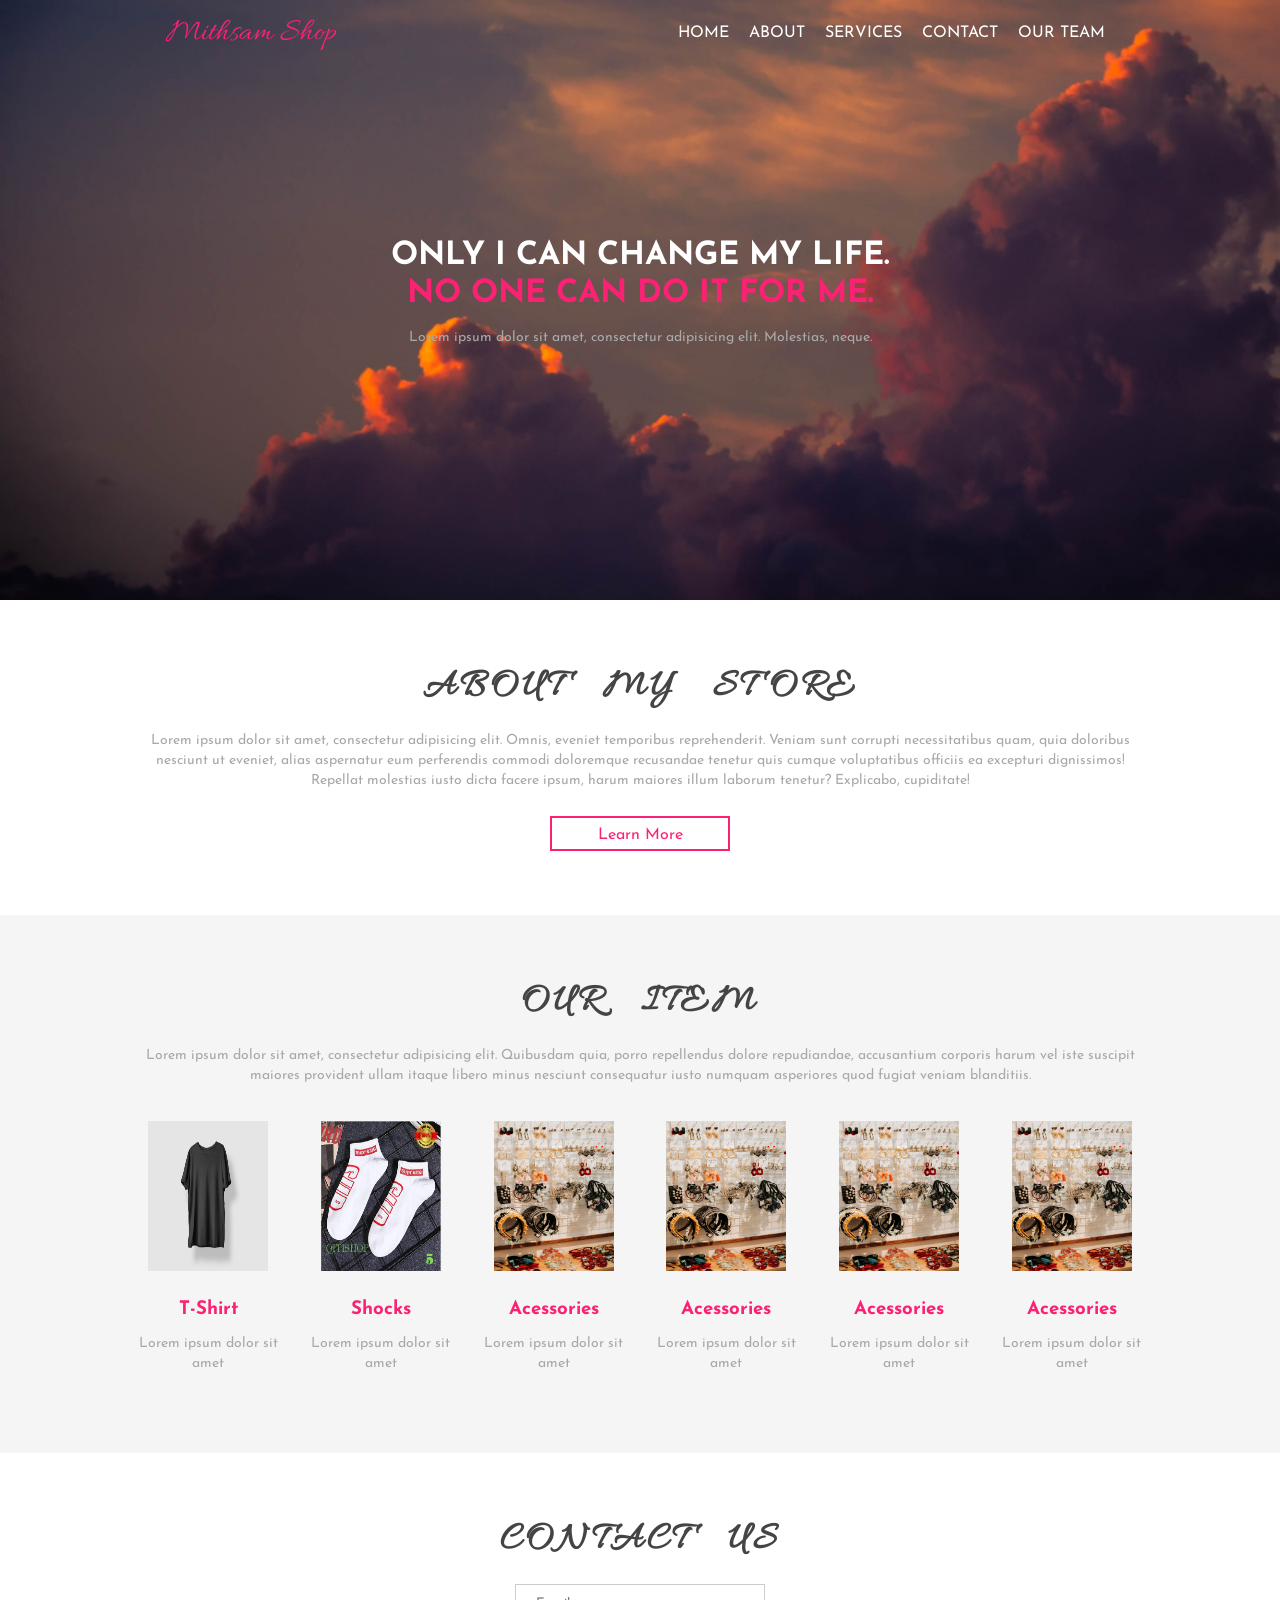
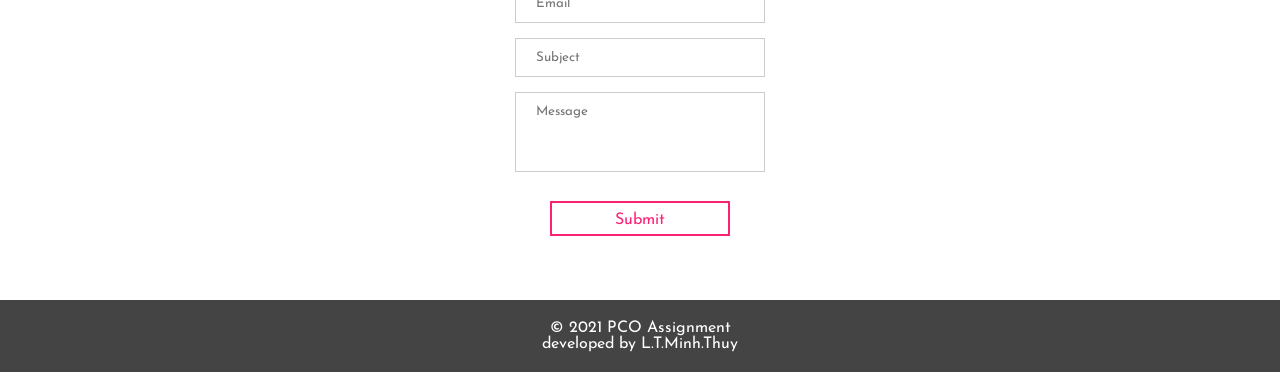
==== index.html @ f52e740d "first commit" ====
<!DOCTYPE html>
<html lang="en">

<head>
    <meta charset="UTF-8">
    <meta name="viewport" content="width=device-width, initial-scale=1.0" />
    <title>My Fashion Store</title>
    <link rel="icon" href="./img/3.jpg">
    <link rel="stylesheet" href="mystyle.css">
    <link rel="stylesheet" href="responsive.css">
</head>

<body>

    <div class="main_container" id="home">

        <div class="navbar">
            <div class="logo">
                <a href="#">Mithsam Shop</a>
            </div>
            <div class="navbar_items">
                <ul>
                    <li><a class="navbar_item_text" href="#">home</a></li>
                    <li><a class="navbar_item_text" href="#about">about</a></li>
                    <li><a class="navbar_item_text" href="#services">services</a></li>
                    <li><a class="navbar_item_text" href="#contactus">contact</a></li>
                    <li><a class="navbar_item_text" href="#ourteam">our team</a></li>
                </ul>
            </div>
        </div>

        <div class="banner_image">
            <div class="banner_content">
                <h1>Only I can change my life.<br> <span>No one can do it for me.<span></h1>
                <p>Lorem ipsum dolor sit amet, consectetur adipisicing elit. Molestias, neque.</p>
            </div>
        </div>

        <div class="about" id="about">
            <h1 class="title">About My Store</h1>
            <p>Lorem ipsum dolor sit amet, consectetur adipisicing elit. Omnis, eveniet temporibus reprehenderit. Veniam
                sunt corrupti necessitatibus quam, quia doloribus nesciunt ut eveniet, alias aspernatur eum perferendis
                commodi doloremque recusandae tenetur quis cumque voluptatibus officiis ea excepturi dignissimos!
                Repellat molestias iusto dicta facere ipsum, harum maiores illum laborum tenetur? Explicabo, cupiditate!
            </p>
            <div class="btn"><a href="#">Learn More</a></div>
        </div>

        <div class="services" id="services">
            <h1 class="title">our item</h1>
            <p>Lorem ipsum dolor sit amet, consectetur adipisicing elit. Quibusdam quia, porro repellendus dolore
                repudiandae, accusantium corporis harum vel iste suscipit maiores provident ullam itaque libero minus
                nesciunt consequatur iusto numquam asperiores quod fugiat veniam blanditiis.</p>
            <div class="diff_services">
                <div class="diff_services_item">
                    <img class="diff_services_item-img" src="img/black-t-shirt-front-isolated_125540-808.jpg"
                        alt="T-shirt_image">
                    <h3 class="sub_title">T-Shirt</h3>
                    <p>Lorem ipsum dolor sit amet</p>
                </div>
                <div class="diff_services_item">
                    <img class="diff_services_item-img" src="img/5ead341de3da5a2d689587160fda7eda.jpg"
                        alt="service_image">
                    <h3 class="sub_title">Shocks</h3>
                    <p>Lorem ipsum dolor sit amet</p>
                </div>
                <div class="diff_services_item">
                    <img class="diff_services_item-img" src="img/xu-accessories-store-550268.jpg" alt="service_image">
                    <h3 class="sub_title">Acessories</h3>
                    <p>Lorem ipsum dolor sit amet</p>
                </div>
                <div class="diff_services_item">
                    <img class="diff_services_item-img" src="img/xu-accessories-store-550268.jpg" alt="service_image">
                    <h3 class="sub_title">Acessories</h3>
                    <p>Lorem ipsum dolor sit amet</p>
                </div>
                <div class="diff_services_item">
                    <img class="diff_services_item-img" src="img/xu-accessories-store-550268.jpg" alt="service_image">
                    <h3 class="sub_title">Acessories</h3>
                    <p>Lorem ipsum dolor sit amet</p>
                </div>
                <div class="diff_services_item">
                    <img class="diff_services_item-img" src="img/xu-accessories-store-550268.jpg" alt="service_image">
                    <h3 class="sub_title">Acessories</h3>
                    <p>Lorem ipsum dolor sit amet</p>
                </div>
                


            </div>
        </div>
        <div class="contactus" id="contactus">
            <h1 class="title">contact us</h1>
            <div class="form_wrapper">
                <div class="form_input">
                    <input type="text" placeholder="Email">
                </div>
                <div class="form_input">
                    <input type="text" placeholder="Subject">
                </div>
                <div class="form_input">
                    <textarea placeholder="Message"></textarea>
                </div>
                <div class="btn">
                    <a href="#">Submit</a>
                </div>
            </div>
        </div>
        <div class="footer">
            <a href="#">© 2021 PCO Assignment</a>
            <div>
                <a href="#">developed by L.T.Minh.Thuy</a>
            </div>
        </div>
    </div>

</body>

</html>
---- mystyle.css ----
@import url('https://fonts.googleapis.com/css?family=Allura|Josefin+Sans');
@-webkit-keyframes mymove {
    50% {text-shadow: 10px 20px 30px blue;}
}

*{
	margin: 0;
	padding: 0;
	box-sizing: border-box;
	outline: none;
	list-style: none;
	text-decoration: none;
	font-family: 'Josefin Sans', sans-serif;
}

h1.title{
	margin-bottom: 20px;
	color: #444444;
	font-family: 'Allura', cursive;
	text-transform: uppercase;
	font-size: 38px;
	word-spacing: 25px;
	letter-spacing: 5px;
    animation: mymove 5s infinite ;
}

p{
	margin-bottom: 15px;
	font-size: 14px;
	line-height: 20px;
	color: #a9a9a9;
}

.btn a {
    width: 180px;
    height: 35px;
    line-height: 35px;
    border: 2px solid #fb2274;
    color: #fb2274;
    display: block;
    margin: 25px auto 0;
    text-align: center;
}
.btn a:hover{
    color: rgba(30, 27, 27, 0.7);
    cursor: pointer;
    background-color: #a9a9a9;
}

.main_container{
	position: relative;
}

/* Navigation Bar */
.navbar{
	width: 100%;
	height: 65px;
	position: absolute;
	display: flex;
	justify-content: space-around;
	align-items: center;
    list-style-type: none;
}

.logo a{
	font-family: 'Allura', cursive;
	font-size: 32px;
	color: #fb2274;
    animation: mymove 5s infinite ;
}
.logo a:hover{
    color: rgba(255, 255, 255, 0.7);
    cursor: pointer;
}

.navbar_items ul{
	display: flex;
}

.navbar_items ul li{
	margin: 0 10px;
}

.navbar_items ul li a{
	text-transform: uppercase;
	color: #fff;
}
.navbar_item_text:hover{
    color: rgba(30, 27, 27, 0.7);
    cursor: pointer;
}

/* banner_image */
.banner_image{
	background: url('img/bg.jpg') no-repeat top center;
	background-size: cover;
	width: 100%;
	height: 600px;
	display: flex;
	justify-content: center;
	align-items: center;
}

.banner_content{
	text-align: center;
	color: #fff;
}

.banner_content h1{
	text-transform: uppercase;
	line-height: 38px;
	margin-bottom: 15px;
    animation: mymove 5s infinite ;
}

.banner_content h1 span{
	color: #fb2274;
}


/* About */
.about,
.services,
.contactus,
.ouritem{
	text-align: center;
	padding: 5% 10%;
}

/* Services */
.services{
	background: #f5f5f5;
}

.diff_services {
    margin-top: 35px;
    display: flex;
    justify-content: space-between;
}
.diff_services_item {
    width: 15.6666%;
}

.diff_services_item img {
    margin-bottom: 25px;
}
.diff_services_item-img {
    width: 120px;
    height: 150px;
    object-fit: inherit;
    transition: right linear 0.2s;
    right: 0;
    
}
.diff_services_item-img:hover{
    right: -4px;
    cursor: pointer;
}

.diff_services .diff_services_item h3 {
    color: #fb2274;
    margin-bottom: 15px;
}

/* Contact us */
.form_wrapper .form_input{
	margin-bottom: 15px;
}

.form_wrapper .form_input input[type="text"]{
	width: 250px;
	padding: 12px 20px; 
	border: 1px solid #ccc;
}

.form_wrapper .form_input textarea{
	width: 250px;
	padding: 12px 20px; 
	height: 80px;
	resize: none;
	border: 1px solid  #ccc;
}
/* our team */
.ouritem{
	background: #f5f5f5;
}

.ouritem_wrapper{
	display: flex;
	flex-direction: column;
}

.ouritem_wrapper .team{
	display: flex;
	justify-content: space-between;
}

.ouritem_wrapper .team-1.team{
	margin-bottom: 25px;
}

.ouritem_wrapper .team_members{
	width: 30%;
	height: auto;
	cursor: pointer;
	overflow: hidden;
	position: relative;
}

.ouritem_wrapper .team_members img{
	display: block;
	width: 100%;
	height: auto;
	transition: all 0.5s ease;
}

.ouritem_wrapper .team_members:hover img{
	transform: scale(1.1);
}

/* footer */
.footer{
	width: 100%;
	text-align: center;
	background: #444444;
	padding: 20px 0;
}

.footer a{
	color: #fff;
}






/* arrow */
.arrow{
	position: fixed;
	bottom: 25px;
	right: 25px;
	width: 40px;
	height: 40px;
	line-height: 50px;
	text-align: center;
	cursor: pointer;
	background: #fb2274;
	border-radius: 50%;
	display: none;
}

.arrow img{
	width: 20px;
	height: 20px;
	z-index: 1;
}
---- responsive.css ----
@media (max-width: 720px){
    
	.navbar{
		height: auto;
		flex-direction: column;
        width: 100%;
	}

	.logo{
		margin-bottom: 25px;
	}

	.navbar_items ul{
		flex-direction: column;
		text-align: center;
	}

	.navbar_items ul li{
		margin-bottom:5px;
	}

	.banner_content{
		margin-top: 35px;
	}
    .diff_services{
        display: flex;
        flex-direction: column;

    }
    .diff_services_item{
        margin: 0 15px;
        width: 100%;
    }

}
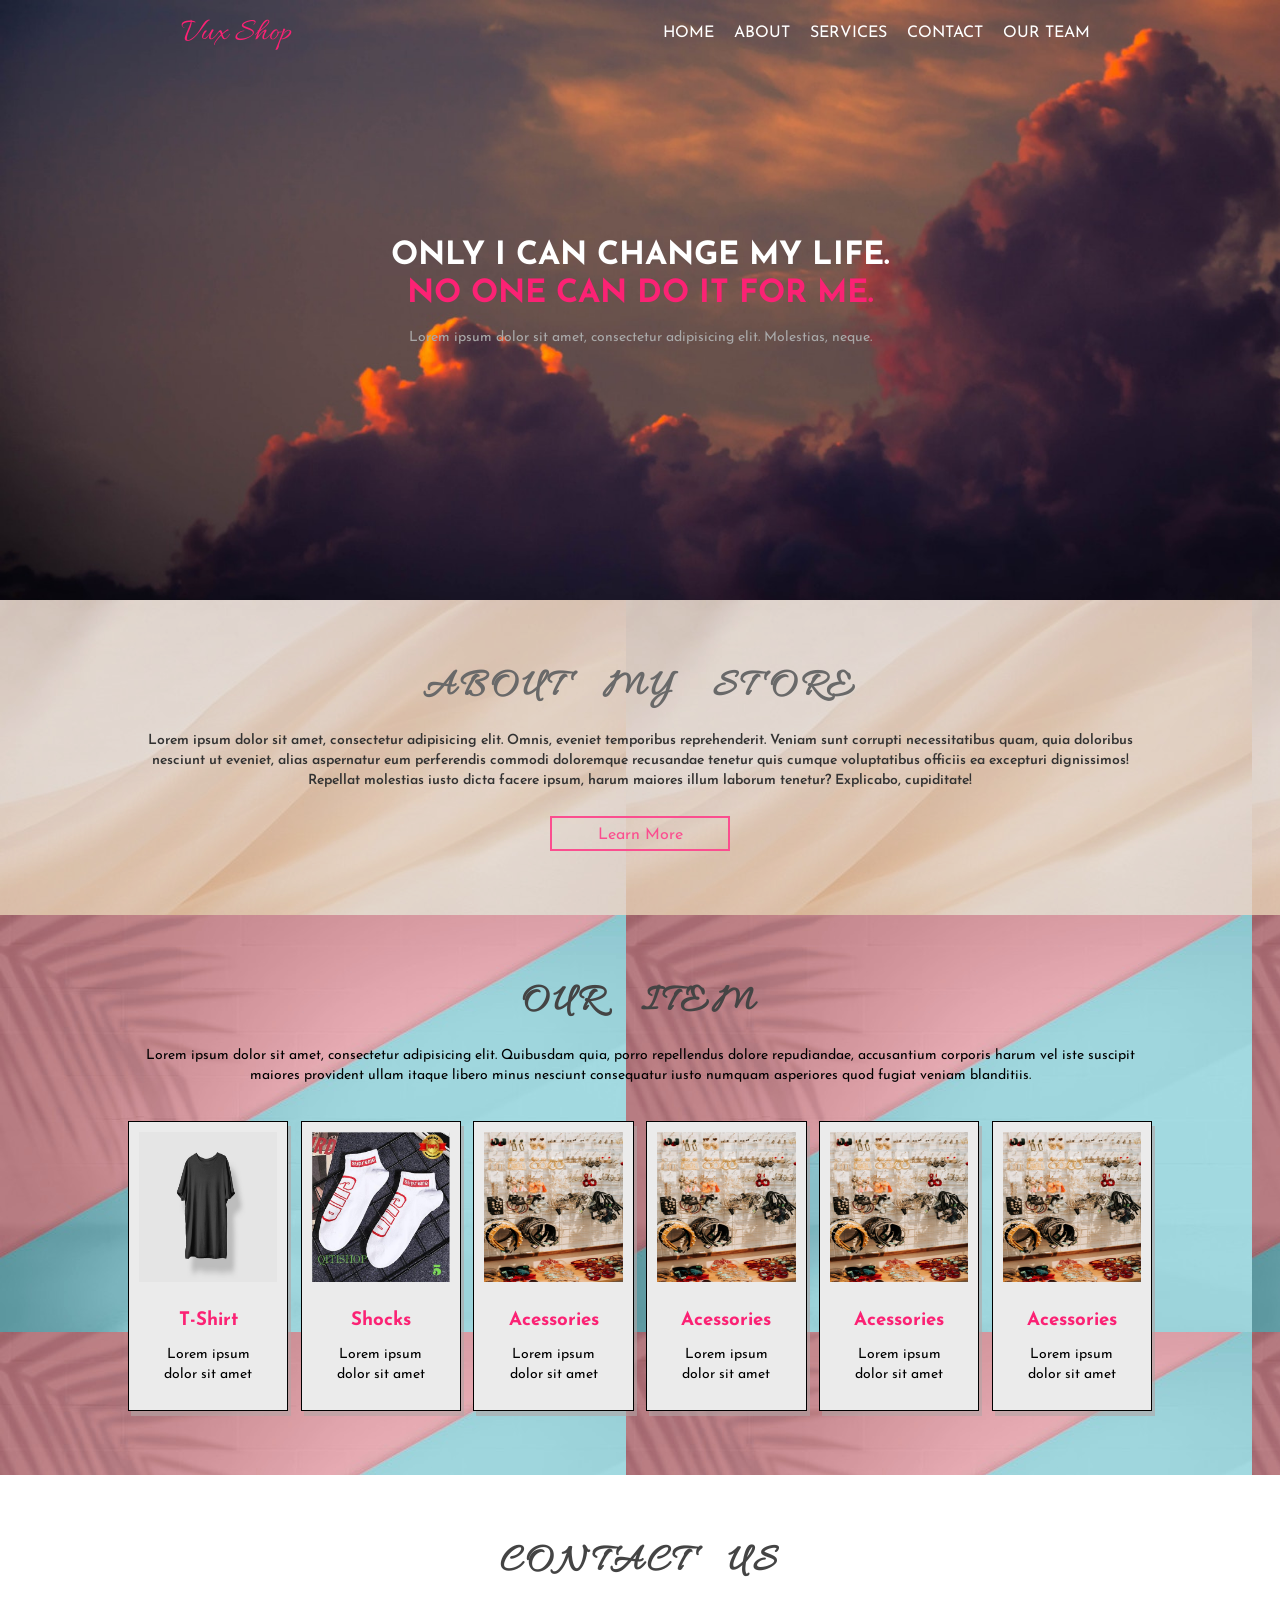
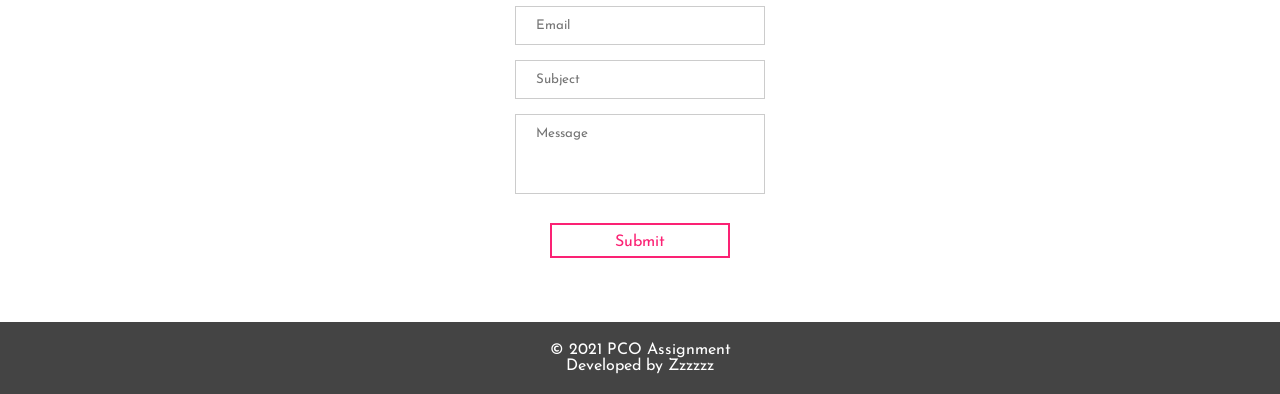
==== commit b82b73be: "commit" ====
--- a/index.html
+++ b/index.html
@@ -16,7 +16,7 @@
 
         <div class="navbar">
             <div class="logo">
-                <a href="#">Mithsam Shop</a>
+                <a href="#">Vux Shop</a>
             </div>
             <div class="navbar_items">
                 <ul>
@@ -109,7 +109,7 @@
         <div class="footer">
             <a href="#">© 2021 PCO Assignment</a>
             <div>
-                <a href="#">developed by L.T.Minh.Thuy</a>
+                <a href="#">Developed by Zzzzzz </a>
             </div>
         </div>
     </div>
--- a/mystyle.css
+++ b/mystyle.css
@@ -1,258 +1,272 @@
-
-@import url('https://fonts.googleapis.com/css?family=Allura|Josefin+Sans');
+@import url("https://fonts.googleapis.com/css?family=Allura|Josefin+Sans");
 @-webkit-keyframes mymove {
-    50% {text-shadow: 10px 20px 30px blue;}
-}
-
-*{
-	margin: 0;
-	padding: 0;
-	box-sizing: border-box;
-	outline: none;
-	list-style: none;
-	text-decoration: none;
-	font-family: 'Josefin Sans', sans-serif;
-}
-
-h1.title{
-	margin-bottom: 20px;
-	color: #444444;
-	font-family: 'Allura', cursive;
-	text-transform: uppercase;
-	font-size: 38px;
-	word-spacing: 25px;
-	letter-spacing: 5px;
-    animation: mymove 5s infinite ;
-}
-
-p{
-	margin-bottom: 15px;
-	font-size: 14px;
-	line-height: 20px;
-	color: #a9a9a9;
+  50% {
+    text-shadow: 10px 20px 30px blue;
+  }
+}
+
+* {
+  margin: 0;
+  padding: 0;
+  box-sizing: border-box;
+  outline: none;
+  list-style: none;
+  text-decoration: none;
+  font-family: "Josefin Sans", sans-serif;
+}
+
+h1.title {
+  margin-bottom: 20px;
+  color: #444444;
+  font-family: "Allura", cursive;
+  text-transform: uppercase;
+  font-size: 38px;
+  word-spacing: 25px;
+  letter-spacing: 5px;
+  animation: mymove 5s infinite;
+}
+
+p {
+  margin: 15px;
+  font-size: 14px;
+  line-height: 20px;
+  color: #a9a9a9;
 }
 
 .btn a {
-    width: 180px;
-    height: 35px;
-    line-height: 35px;
-    border: 2px solid #fb2274;
-    color: #fb2274;
-    display: block;
-    margin: 25px auto 0;
-    text-align: center;
-}
-.btn a:hover{
-    color: rgba(30, 27, 27, 0.7);
-    cursor: pointer;
-    background-color: #a9a9a9;
-}
-
-.main_container{
-	position: relative;
+  width: 180px;
+  height: 35px;
+  line-height: 35px;
+  border: 2px solid #fb2274;
+  color: #fb2274;
+  display: block;
+  margin: 25px auto 0;
+  text-align: center;
+}
+
+.btn a:hover {
+  color: rgba(30, 27, 27, 0.7);
+  cursor: pointer;
+  background-color: #a9a9a9;
+}
+
+.main_container {
+  position: relative;
 }
 
 /* Navigation Bar */
-.navbar{
-	width: 100%;
-	height: 65px;
-	position: absolute;
-	display: flex;
-	justify-content: space-around;
-	align-items: center;
-    list-style-type: none;
-}
-
-.logo a{
-	font-family: 'Allura', cursive;
-	font-size: 32px;
-	color: #fb2274;
-    animation: mymove 5s infinite ;
-}
-.logo a:hover{
-    color: rgba(255, 255, 255, 0.7);
-    cursor: pointer;
-}
-
-.navbar_items ul{
-	display: flex;
-}
-
-.navbar_items ul li{
-	margin: 0 10px;
-}
-
-.navbar_items ul li a{
-	text-transform: uppercase;
-	color: #fff;
-}
-.navbar_item_text:hover{
-    color: rgba(30, 27, 27, 0.7);
-    cursor: pointer;
+.navbar {
+  width: 100%;
+  height: 65px;
+  position: absolute;
+  display: flex;
+  justify-content: space-around;
+  align-items: center;
+  list-style-type: none;
+}
+
+.logo a {
+  font-family: "Allura", cursive;
+  font-size: 32px;
+  color: #fb2274;
+  animation: mymove 5s infinite;
+}
+.logo a:hover {
+  color: rgba(255, 255, 255, 0.7);
+  cursor: pointer;
+}
+
+.navbar_items ul {
+  display: flex;
+}
+
+.navbar_items ul li {
+  margin: 0 10px;
+}
+
+.navbar_items ul li a {
+  text-transform: uppercase;
+  color: #fff;
+}
+.navbar_item_text:hover {
+  color: rgba(30, 27, 27, 0.7);
+  cursor: pointer;
 }
 
 /* banner_image */
-.banner_image{
-	background: url('img/bg.jpg') no-repeat top center;
-	background-size: cover;
-	width: 100%;
-	height: 600px;
-	display: flex;
-	justify-content: center;
-	align-items: center;
-}
-
-.banner_content{
-	text-align: center;
-	color: #fff;
-}
-
-.banner_content h1{
-	text-transform: uppercase;
-	line-height: 38px;
-	margin-bottom: 15px;
-    animation: mymove 5s infinite ;
-}
-
-.banner_content h1 span{
-	color: #fb2274;
-}
-
+.banner_image {
+  background: url("img/bg.jpg") no-repeat top center;
+  background-size: cover;
+  width: 100%;
+  height: 600px;
+  display: flex;
+  justify-content: center;
+  align-items: center;
+}
+
+.banner_content {
+  text-align: center;
+  color: #fff;
+}
+
+.banner_content h1 {
+  text-transform: uppercase;
+  line-height: 38px;
+  margin-bottom: 15px;
+  animation: mymove 5s infinite;
+}
+
+.banner_content h1 span {
+  color: #fb2274;
+}
 
 /* About */
 .about,
 .services,
 .contactus,
-.ouritem{
-	text-align: center;
-	padding: 5% 10%;
-}
-
+.ouritem {
+  text-align: center;
+  padding: 5% 10%;
+}
+.about {
+  background-image: url(./img/silk-fabric-organza-is-light-beige_133187-33.jpg);
+  opacity: 0.8;
+}
+.about p {
+  color: #000000;
+  font-weight: 600;
+}
 /* Services */
-.services{
-	background: #f5f5f5;
-}
-
+.services {
+  background: url(./img/tropical-product-background_53876-89491.jpg);
+}
+.services p {
+  color: #000000;
+}
 .diff_services {
-    margin-top: 35px;
-    display: flex;
-    justify-content: space-between;
+  margin-top: 35px;
+  display: flex;
+  justify-content: space-between;
 }
 .diff_services_item {
-    width: 15.6666%;
-}
-
+  width: 15.6666%;
+  background-color: rgb(235, 235, 235);
+  border: 0.5px solid;
+  padding: 10px;
+  box-shadow: 3px 5px rgb(179, 166, 166, 0.6);
+}
+.diff_services_item:hover {
+  transform: translateY(-6px);
+  box-shadow: 0 1px 25px 0 rgba(0, 0, 0, 0.1);
+  cursor: pointer;
+  opacity: 0.7;
+}
 .diff_services_item img {
-    margin-bottom: 25px;
+  margin-bottom: 25px;
+  width: 100%;
 }
 .diff_services_item-img {
-    width: 120px;
-    height: 150px;
-    object-fit: inherit;
-    transition: right linear 0.2s;
-    right: 0;
-    
-}
-.diff_services_item-img:hover{
-    right: -4px;
-    cursor: pointer;
+  width: 120px;
+  height: 150px;
+  object-fit: inherit;
+  transition: right linear 0.2s;
+  right: 0;
+}
+.diff_services_item-img:hover {
+  right: -4px;
+  cursor: pointer;
 }
 
 .diff_services .diff_services_item h3 {
-    color: #fb2274;
-    margin-bottom: 15px;
+  color: #fb2274;
+  margin-bottom: 15px;
 }
 
 /* Contact us */
-.form_wrapper .form_input{
-	margin-bottom: 15px;
-}
-
-.form_wrapper .form_input input[type="text"]{
-	width: 250px;
-	padding: 12px 20px; 
-	border: 1px solid #ccc;
-}
-
-.form_wrapper .form_input textarea{
-	width: 250px;
-	padding: 12px 20px; 
-	height: 80px;
-	resize: none;
-	border: 1px solid  #ccc;
+.form_wrapper .form_input {
+  margin-bottom: 15px;
+}
+
+.form_wrapper .form_input input[type="text"] {
+  width: 250px;
+  padding: 12px 20px;
+  border: 1px solid #ccc;
+}
+
+.form_wrapper .form_input textarea {
+  width: 250px;
+  padding: 12px 20px;
+  height: 80px;
+  resize: none;
+  border: 1px solid #ccc;
 }
 /* our team */
-.ouritem{
-	background: #f5f5f5;
-}
-
-.ouritem_wrapper{
-	display: flex;
-	flex-direction: column;
-}
-
-.ouritem_wrapper .team{
-	display: flex;
-	justify-content: space-between;
-}
-
-.ouritem_wrapper .team-1.team{
-	margin-bottom: 25px;
-}
-
-.ouritem_wrapper .team_members{
-	width: 30%;
-	height: auto;
-	cursor: pointer;
-	overflow: hidden;
-	position: relative;
-}
-
-.ouritem_wrapper .team_members img{
-	display: block;
-	width: 100%;
-	height: auto;
-	transition: all 0.5s ease;
-}
-
-.ouritem_wrapper .team_members:hover img{
-	transform: scale(1.1);
+.ouritem {
+  background: #f5f5f5;
+}
+
+.ouritem_wrapper {
+  display: flex;
+  flex-direction: column;
+}
+
+.ouritem_wrapper .team {
+  display: flex;
+  justify-content: space-between;
+}
+
+.ouritem_wrapper .team-1.team {
+  margin-bottom: 25px;
+}
+
+.ouritem_wrapper .team_members {
+  width: 30%;
+  height: auto;
+  cursor: pointer;
+  overflow: hidden;
+  position: relative;
+}
+
+.ouritem_wrapper .team_members img {
+  display: block;
+  width: 100%;
+  height: auto;
+  transition: all 0.5s ease;
+}
+
+.ouritem_wrapper .team_members:hover img {
+  transform: scale(1.1);
 }
 
 /* footer */
-.footer{
-	width: 100%;
-	text-align: center;
-	background: #444444;
-	padding: 20px 0;
-}
-
-.footer a{
-	color: #fff;
-}
-
-
-
-
-
+.footer {
+  width: 100%;
+  text-align: center;
+  background: #444444;
+  padding: 20px 0;
+}
+
+.footer a {
+  color: #fff;
+}
 
 /* arrow */
-.arrow{
-	position: fixed;
-	bottom: 25px;
-	right: 25px;
-	width: 40px;
-	height: 40px;
-	line-height: 50px;
-	text-align: center;
-	cursor: pointer;
-	background: #fb2274;
-	border-radius: 50%;
-	display: none;
-}
-
-.arrow img{
-	width: 20px;
-	height: 20px;
-	z-index: 1;
-}
+.arrow {
+  position: fixed;
+  bottom: 25px;
+  right: 25px;
+  width: 40px;
+  height: 40px;
+  line-height: 50px;
+  text-align: center;
+  cursor: pointer;
+  background: #fb2274;
+  border-radius: 50%;
+  display: none;
+}
+
+.arrow img {
+  width: 20px;
+  height: 20px;
+  z-index: 1;
+}
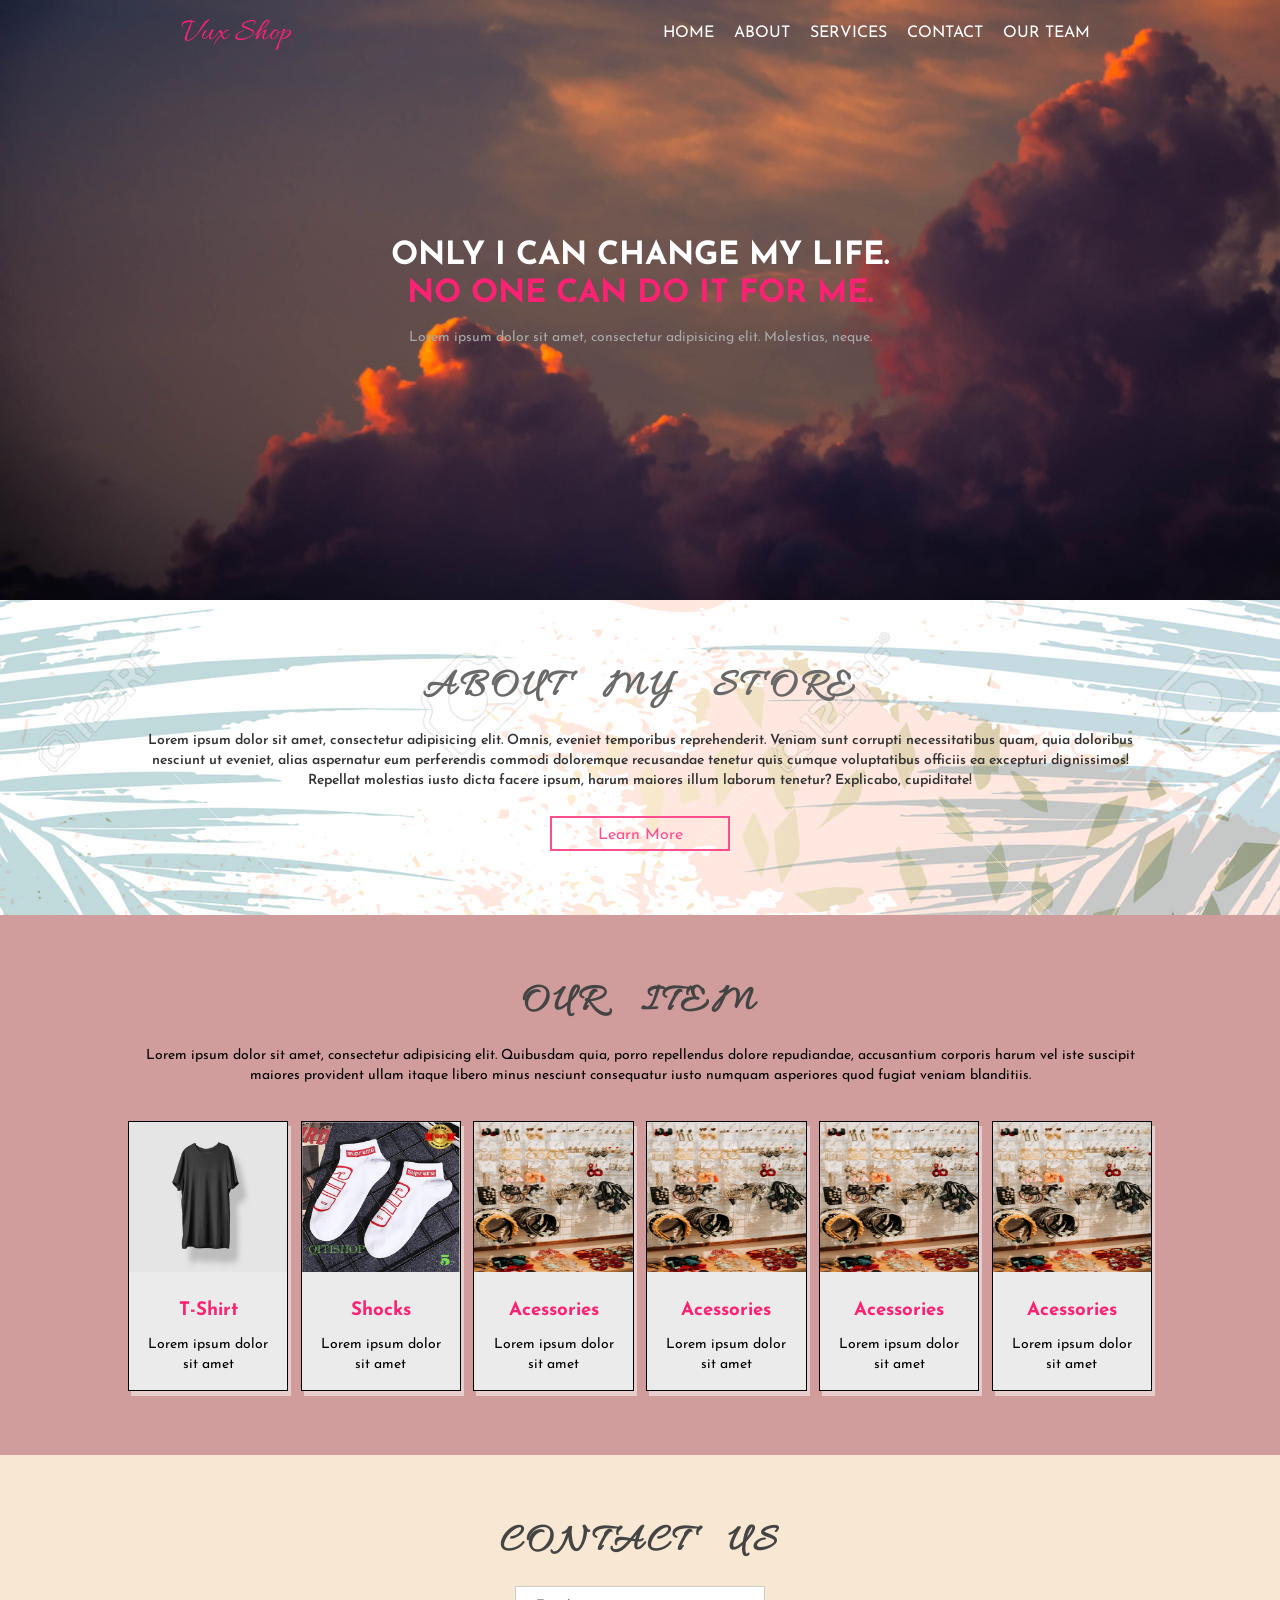
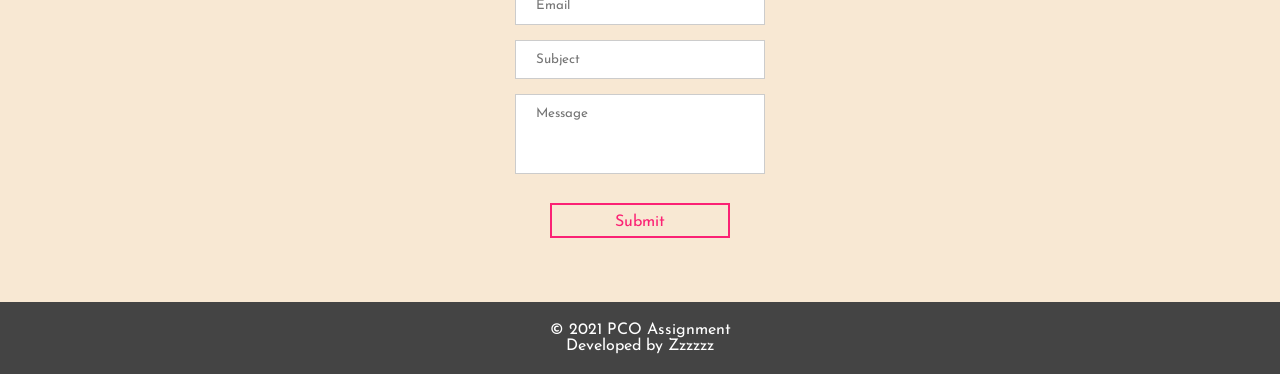
==== commit b4cf85ab: "commit" ====
--- a/index.html
+++ b/index.html
@@ -89,7 +89,7 @@
 
             </div>
         </div>
-        <div class="contactus" id="contactus">
+        <div class="contactUs" id="contactUs">
             <h1 class="title">contact us</h1>
             <div class="form_wrapper">
                 <div class="form_input">
--- a/mystyle.css
+++ b/mystyle.css
@@ -1,4 +1,5 @@
 @import url("https://fonts.googleapis.com/css?family=Allura|Josefin+Sans");
+
 @-webkit-keyframes mymove {
   50% {
     text-shadow: 10px 20px 30px blue;
@@ -123,14 +124,15 @@
 /* About */
 .about,
 .services,
-.contactus,
+.contactUs,
 .ouritem {
   text-align: center;
   padding: 5% 10%;
 }
 .about {
-  background-image: url(./img/silk-fabric-organza-is-light-beige_133187-33.jpg);
+  background-image: url(./img/112774658-worn-marble-gold-and-pastel-advertising-background-fashion-artistic-template-for-new-collection-sign.jpg) ;
   opacity: 0.8;
+  
 }
 .about p {
   color: #000000;
@@ -138,7 +140,7 @@
 }
 /* Services */
 .services {
-  background: url(./img/tropical-product-background_53876-89491.jpg);
+  background-color: rgb(208, 156, 156) ;
 }
 .services p {
   color: #000000;
@@ -152,8 +154,7 @@
   width: 15.6666%;
   background-color: rgb(235, 235, 235);
   border: 0.5px solid;
-  padding: 10px;
-  box-shadow: 3px 5px rgb(179, 166, 166, 0.6);
+  box-shadow: 3px 5px rgba(248, 238, 238, 0.6);
 }
 .diff_services_item:hover {
   transform: translateY(-6px);
@@ -237,7 +238,9 @@
 .ouritem_wrapper .team_members:hover img {
   transform: scale(1.1);
 }
-
+.contactUs{
+  background-color: rgb(248, 232, 211);
+}
 /* footer */
 .footer {
   width: 100%;
@@ -249,24 +252,3 @@
 .footer a {
   color: #fff;
 }
-
-/* arrow */
-.arrow {
-  position: fixed;
-  bottom: 25px;
-  right: 25px;
-  width: 40px;
-  height: 40px;
-  line-height: 50px;
-  text-align: center;
-  cursor: pointer;
-  background: #fb2274;
-  border-radius: 50%;
-  display: none;
-}
-
-.arrow img {
-  width: 20px;
-  height: 20px;
-  z-index: 1;
-}
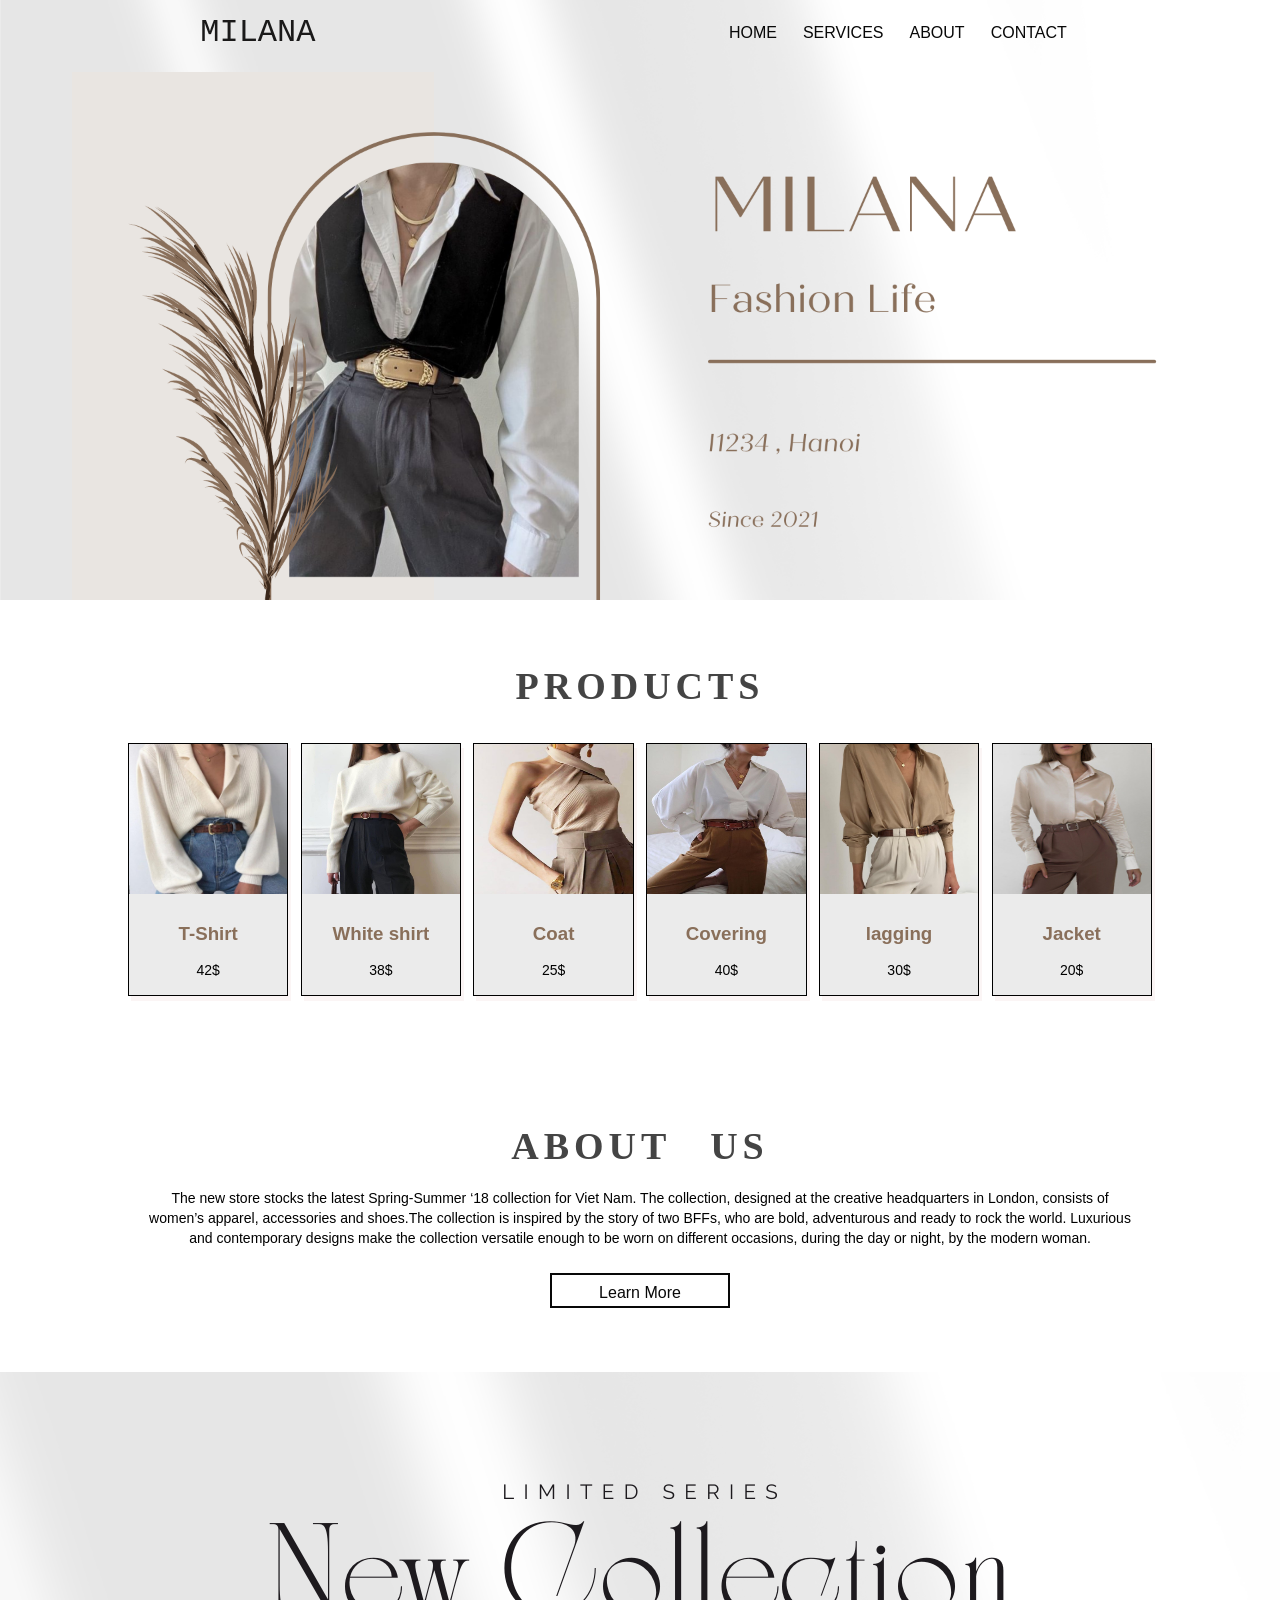
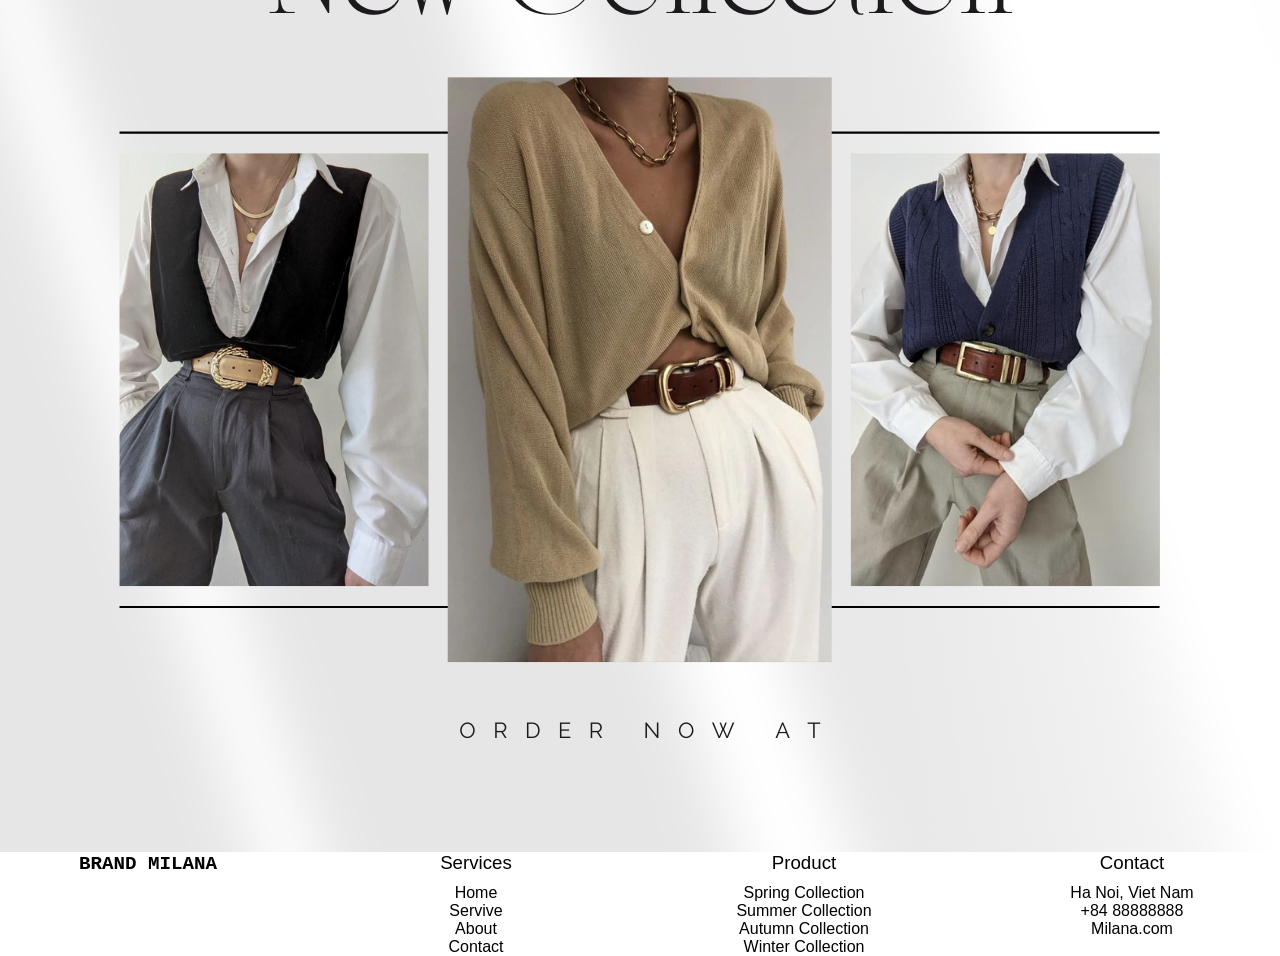
==== commit e1ecf48c: "commit" ====
--- a/index.html
+++ b/index.html
@@ -16,104 +16,107 @@
 
         <div class="navbar">
             <div class="logo">
-                <a href="#">Vux Shop</a>
+                <a class="logo-text" href="#">MILANA</a>
             </div>
             <div class="navbar_items">
                 <ul>
                     <li><a class="navbar_item_text" href="#">home</a></li>
+                    <li><a class="navbar_item_text" href="#services">services</a></li>
                     <li><a class="navbar_item_text" href="#about">about</a></li>
-                    <li><a class="navbar_item_text" href="#services">services</a></li>
                     <li><a class="navbar_item_text" href="#contactus">contact</a></li>
-                    <li><a class="navbar_item_text" href="#ourteam">our team</a></li>
                 </ul>
             </div>
         </div>
 
         <div class="banner_image">
             <div class="banner_content">
-                <h1>Only I can change my life.<br> <span>No one can do it for me.<span></h1>
-                <p>Lorem ipsum dolor sit amet, consectetur adipisicing elit. Molestias, neque.</p>
             </div>
         </div>
 
-        <div class="about" id="about">
-            <h1 class="title">About My Store</h1>
-            <p>Lorem ipsum dolor sit amet, consectetur adipisicing elit. Omnis, eveniet temporibus reprehenderit. Veniam
-                sunt corrupti necessitatibus quam, quia doloribus nesciunt ut eveniet, alias aspernatur eum perferendis
-                commodi doloremque recusandae tenetur quis cumque voluptatibus officiis ea excepturi dignissimos!
-                Repellat molestias iusto dicta facere ipsum, harum maiores illum laborum tenetur? Explicabo, cupiditate!
-            </p>
-            <div class="btn"><a href="#">Learn More</a></div>
-        </div>
-
         <div class="services" id="services">
-            <h1 class="title">our item</h1>
-            <p>Lorem ipsum dolor sit amet, consectetur adipisicing elit. Quibusdam quia, porro repellendus dolore
-                repudiandae, accusantium corporis harum vel iste suscipit maiores provident ullam itaque libero minus
-                nesciunt consequatur iusto numquam asperiores quod fugiat veniam blanditiis.</p>
+            <h1 class="title">Products</h1>
+            
             <div class="diff_services">
                 <div class="diff_services_item">
-                    <img class="diff_services_item-img" src="img/black-t-shirt-front-isolated_125540-808.jpg"
+                    <img class="diff_services_item-img" src="img/ОДЕЖДА ДЛЯ ФАНФИКОВ - Лук В Школу Или На Пары.jpg"
                         alt="T-shirt_image">
                     <h3 class="sub_title">T-Shirt</h3>
-                    <p>Lorem ipsum dolor sit amet</p>
+                    <p>42$</p>
                 </div>
                 <div class="diff_services_item">
-                    <img class="diff_services_item-img" src="img/5ead341de3da5a2d689587160fda7eda.jpg"
+                    <img class="diff_services_item-img" src="img/Сохранённые фотографии – 1 667 фотографий on We Heart It.jpg"
                         alt="service_image">
-                    <h3 class="sub_title">Shocks</h3>
-                    <p>Lorem ipsum dolor sit amet</p>
+                    <h3 class="sub_title">White shirt</h3>
+                    <p>38$</p>
                 </div>
                 <div class="diff_services_item">
-                    <img class="diff_services_item-img" src="img/xu-accessories-store-550268.jpg" alt="service_image">
-                    <h3 class="sub_title">Acessories</h3>
-                    <p>Lorem ipsum dolor sit amet</p>
+                    <img class="diff_services_item-img" src="img/11 Fashion Trends for Summer 2021.png" alt="service_image">
+                    <h3 class="sub_title">Coat</h3>
+                    <p>25$</p>
                 </div>
                 <div class="diff_services_item">
-                    <img class="diff_services_item-img" src="img/xu-accessories-store-550268.jpg" alt="service_image">
-                    <h3 class="sub_title">Acessories</h3>
-                    <p>Lorem ipsum dolor sit amet</p>
+                    <img class="diff_services_item-img" src="img/New-In Pieces I‘m Adding To Basket This Autumn - Crystal Sundays.jpg" alt="service_image">
+                    <h3 class="sub_title">Covering</h3>
+                    <p>40$</p>
                 </div>
                 <div class="diff_services_item">
-                    <img class="diff_services_item-img" src="img/xu-accessories-store-550268.jpg" alt="service_image">
-                    <h3 class="sub_title">Acessories</h3>
-                    <p>Lorem ipsum dolor sit amet</p>
+                    <img class="diff_services_item-img" src="img/Corina, 29, Romania_.png" alt="service_image">
+                    <h3 class="sub_title">lagging</h3>
+                    <p>30$</p>
                 </div>
                 <div class="diff_services_item">
-                    <img class="diff_services_item-img" src="img/xu-accessories-store-550268.jpg" alt="service_image">
-                    <h3 class="sub_title">Acessories</h3>
-                    <p>Lorem ipsum dolor sit amet</p>
-                </div>
-                
-
-
-            </div>
-        </div>
-        <div class="contactUs" id="contactUs">
-            <h1 class="title">contact us</h1>
-            <div class="form_wrapper">
-                <div class="form_input">
-                    <input type="text" placeholder="Email">
-                </div>
-                <div class="form_input">
-                    <input type="text" placeholder="Subject">
-                </div>
-                <div class="form_input">
-                    <textarea placeholder="Message"></textarea>
-                </div>
-                <div class="btn">
-                    <a href="#">Submit</a>
+                    <img class="diff_services_item-img" src="img/LICHI - Online fashion store __ Blouses & Tops.jpg" alt="service_image">
+                    <h3 class="sub_title">Jacket</h3>
+                    <p>20$</p>
                 </div>
             </div>
         </div>
-        <div class="footer">
-            <a href="#">© 2021 PCO Assignment</a>
-            <div>
-                <a href="#">Developed by Zzzzzz </a>
+        <div class="about" id="about">
+            <h1 class="title">About us</h1>
+            <p>The new store stocks the latest Spring-Summer ‘18 collection for Viet Nam.
+                The collection, designed at the creative headquarters in London,
+                consists of women’s apparel, accessories and shoes.The collection is inspired by the story of two BFFs,
+                who are bold, adventurous and ready to rock the world.
+                Luxurious and contemporary designs make the collection versatile enough to be worn on different occasions,
+                during the day or night, by the modern woman.
+            </p>
+             <div class="btn"><a href="#">Learn More</a></div>
+         </div>
+         <div class="collec" id="collec">
+             <img src="img/Brand Guidelines Presentation (9).png" alt="">
+        </div>
+        <!-- Footer -->
+    <section class="footer" id="footer">
+        <div class="footer-box">
+            <h2>BRAND MILANA<span></span></h2>
+            <Milana- Your Style >
+            <div class="social">
+                <a href="#"><i class='bx bxl-facebook'></i></a>
+                <a href="#"><i class='bx bxl-twitter'></i></a>
+                <a href="#"><i class='bx bxl-instagram'></i></a>
             </div>
         </div>
-    </div>
-
+        <div class="footer-box">
+            <h3>Services</h3>
+            <li><a href="#">Home</a></li>
+            <li><a href="#">Servive</a></li>
+            <li><a href="#">About</a></li>
+            <li><a href="#">Contact</a></li>
+        </div>
+        <div class="footer-box">
+            <h3>Product</h3>
+            <li><a href="#">Spring Collection</a></li>
+            <li><a href="#">Summer Collection</a></li>
+            <li><a href="#">Autumn Collection</a></li>
+            <li><a href="#">Winter Collection</a></li>
+        </div>
+        <div class="footer-box contact-info">
+            <h3>Contact</h3>
+            <span>Ha Noi, Viet Nam</span>
+            <span>+84 88888888</span>
+            <span>Milana.com</span>
+            
+        </div>
+    </section>
 </body>
-
 </html>
--- a/mystyle.css
+++ b/mystyle.css
@@ -1,8 +1,7 @@
-@import url("https://fonts.googleapis.com/css?family=Allura|Josefin+Sans");
-
-@-webkit-keyframes mymove {
+@import url("https://fonts.googleapis.com/css2?family=Poppins:wght@100;200;300;400;500;600;700&display=swap");
+@keyframes mymove {
   50% {
-    text-shadow: 10px 20px 30px blue;
+    text-shadow: 10px 20px 30px rgb(61, 64, 114);
   }
 }
 
@@ -38,8 +37,8 @@
   width: 180px;
   height: 35px;
   line-height: 35px;
-  border: 2px solid #fb2274;
-  color: #fb2274;
+  border: 2px solid #080808;
+  color: #080808;
   display: block;
   margin: 25px auto 0;
   text-align: center;
@@ -67,13 +66,13 @@
 }
 
 .logo a {
-  font-family: "Allura", cursive;
+  font-family: "Courier New", Courier, monospace, cursive;
   font-size: 32px;
-  color: #fb2274;
+  color: #1a1919;
   animation: mymove 5s infinite;
 }
 .logo a:hover {
-  color: rgba(255, 255, 255, 0.7);
+  color: rgba(168, 155, 155, 0.7);
   cursor: pointer;
 }
 
@@ -82,12 +81,12 @@
 }
 
 .navbar_items ul li {
-  margin: 0 10px;
+  margin: 0 13px;
 }
 
 .navbar_items ul li a {
   text-transform: uppercase;
-  color: #fff;
+  color: rgb(8, 8, 8);
 }
 .navbar_item_text:hover {
   color: rgba(30, 27, 27, 0.7);
@@ -96,7 +95,8 @@
 
 /* banner_image */
 .banner_image {
-  background: url("img/bg.jpg") no-repeat top center;
+  background: url("img/Brand\ Guidelines\ Presentation\ \(2\).png") no-repeat
+    top center;
   background-size: cover;
   width: 100%;
   height: 600px;
@@ -107,7 +107,7 @@
 
 .banner_content {
   text-align: center;
-  color: #fff;
+  color: rgb(8, 8, 8);
 }
 
 .banner_content h1 {
@@ -129,19 +129,11 @@
   text-align: center;
   padding: 5% 10%;
 }
-.about {
-  background-image: url(./img/112774658-worn-marble-gold-and-pastel-advertising-background-fashion-artistic-template-for-new-collection-sign.jpg) ;
-  opacity: 0.8;
-  
-}
 .about p {
   color: #000000;
-  font-weight: 600;
+  font-weight: 500;
 }
 /* Services */
-.services {
-  background-color: rgb(208, 156, 156) ;
-}
 .services p {
   color: #000000;
 }
@@ -179,76 +171,63 @@
 }
 
 .diff_services .diff_services_item h3 {
-  color: #fb2274;
+  color: #896f5a;
   margin-bottom: 15px;
 }
-
-/* Contact us */
-.form_wrapper .form_input {
-  margin-bottom: 15px;
-}
-
-.form_wrapper .form_input input[type="text"] {
-  width: 250px;
-  padding: 12px 20px;
-  border: 1px solid #ccc;
-}
-
-.form_wrapper .form_input textarea {
-  width: 250px;
-  padding: 12px 20px;
-  height: 80px;
-  resize: none;
-  border: 1px solid #ccc;
-}
-/* our team */
-.ouritem {
-  background: #f5f5f5;
-}
-
-.ouritem_wrapper {
+.collec {
+  display: flex;
+  justify-content: center;
+}
+.footer {
+  display: grid;
+  grid-template-columns: repeat(auto-fit, minmax(240px, auto));
+  gap: 2rem;
+  width: 100%;
+  text-align: center;
+}
+.footer-box h2 {
+  font-family: "Courier New", Courier, monospace;
+  font-size: 1.2rem;
+  font-weight: 600;
+  margin-bottom: 10px;
+}
+.footer-box span {
+  color: var(--main-color);
+}
+.footer-box p {
+  font-size: 00.938rem;
+  margin-bottom: 10px;
+}
+.social {
+  display: flex;
+  align-items: center;
+}
+.social a {
+  font-size: 24px;
+  margin-right: 10px;
+  color: var(--text-color);
+}
+.social a:hover {
+  color: var(--main-color);
+}
+.footer-box h3 {
+  font-weight: 500;
+  margin-bottom: 10px;
+}
+.footer-box li a {
+  color: var(--text-color);
+}
+.footer-box li a:hover {
+  color: var(--main-color);
+}
+.contact-info {
   display: flex;
   flex-direction: column;
 }
-
-.ouritem_wrapper .team {
-  display: flex;
-  justify-content: space-between;
-}
-
-.ouritem_wrapper .team-1.team {
-  margin-bottom: 25px;
-}
-
-.ouritem_wrapper .team_members {
-  width: 30%;
-  height: auto;
-  cursor: pointer;
-  overflow: hidden;
-  position: relative;
-}
-
-.ouritem_wrapper .team_members img {
-  display: block;
-  width: 100%;
-  height: auto;
-  transition: all 0.5s ease;
-}
-
-.ouritem_wrapper .team_members:hover img {
-  transform: scale(1.1);
-}
-.contactUs{
-  background-color: rgb(248, 232, 211);
-}
-/* footer */
-.footer {
-  width: 100%;
-  text-align: center;
-  background: #444444;
-  padding: 20px 0;
-}
-
-.footer a {
-  color: #fff;
-}
+.contact-info span {
+  color: var(--text-color);
+}
+.copyright {
+  padding: 20px;
+  text-align: center;
+}
--- a/responsive.css
+++ b/responsive.css
@@ -1,35 +1,129 @@
-@media (max-width: 720px){
-    
-	.navbar{
-		height: auto;
-		flex-direction: column;
-        width: 100%;
+
+@media screen and (max-width: 1068px) {
+	.collec img{
+		width: 100%;
 	}
-
-	.logo{
-		margin-bottom: 25px;
+}
+/* Making Responsive */
+@media screen and (max-width: 991px) {
+	header {
+	  padding: 18px 4%;
 	}
-
-	.navbar_items ul{
-		flex-direction: column;
-		text-align: center;
+	section {
+	  padding: 50px 4%;
 	}
-
-	.navbar_items ul li{
-		margin-bottom:5px;
+  }
+  @media screen and (max-width: 881px) {
+	.home-text h1 {
+	  font-size: 2rem;
 	}
-
-	.banner_content{
-		margin-top: 35px;
+	.shop-container,
+	.new-container {
+	  grid-template-columns: repeat(auto-fit, minmax(218px, auto));
 	}
-    .diff_services{
-        display: flex;
-        flex-direction: column;
-
-    }
-    .diff_services_item{
-        margin: 0 15px;
-        width: 100%;
-    }
-
-}+  }
+  @media screen and (max-width: 768px) {
+	header {
+	  padding: 11px 4%;
+	}
+	.collec img {
+	  max-width: 768px;
+	}
+	header .navbar {
+	  position: absolute;
+	  top: -500px;
+	  left: 0;
+	  right: 0;
+	  display: flex;
+	  flex-direction: column;
+	  background: #fff;
+	  box-shadow: 0 4px 4px rgb(0 0 0 /10%);
+	  transition: 0.2s ease;
+	  text-align: justify;
+	}
+	.navbar {
+	  display: flex;
+	}
+	.navbar a {
+	  padding: rem;
+	}
+	h1.title {
+	  font-size: 18px;
+	}
+	.logo a {
+	  font-size: 20px;
+	}
+	.navbar_items ul {
+	  /* margin-top: 17px; */
+	  text-align: justify;
+	  display: flex;
+	  justify-content: center;
+	}
+  
+	.navbar_items ul li {
+	  margin-bottom: 5px;
+	  text-align: justify;
+	}
+	.navbar_items li {
+	  font-size: 13px;
+	}
+	.navbar.active {
+	  top: 100%;
+	}
+	.navbar a:hover {
+	  color: #fff;
+	  background: var(--main-color);
+	}
+	.navbar_items {
+	  width: 100%;
+	}
+	.about {
+	  grid-template-columns: 1fr;
+	  text-align: center;
+	}
+	.about-img {
+	  padding-top: 1rem;
+	  order: 2;
+	}
+	.banner_content {
+	  margin-top: 110px;
+	}
+	.diff_services {
+	  display: flex;
+	  flex-direction: column;
+	  align-items: center;
+	}
+	.diff_services_item {
+	  margin: 15px 15px;
+	  width: 100%;
+	}
+	.diff_services_item-img {
+	  object-fit: contain;
+	}
+  }
+  @media screen and (max-width: 491px) {
+	.home-text h1 {
+	  font-size: 1.7rem;
+	}
+	.banner_image {
+	  max-width: 100%;
+	  height: 200px;
+	}
+	.shop-container,
+	.new-container {
+	  grid-template-columns: repeat(auto-fit, minmax(200px, auto));
+	}
+	.box .box-img {
+	  height: 300px;
+	}
+	.news-box input {
+	  width: 180px;
+	}
+	.about-text h2 {
+	  font-size: 1.2rem;
+	}
+	.main_container {
+	  width: 104%;
+	}
+  }
+  
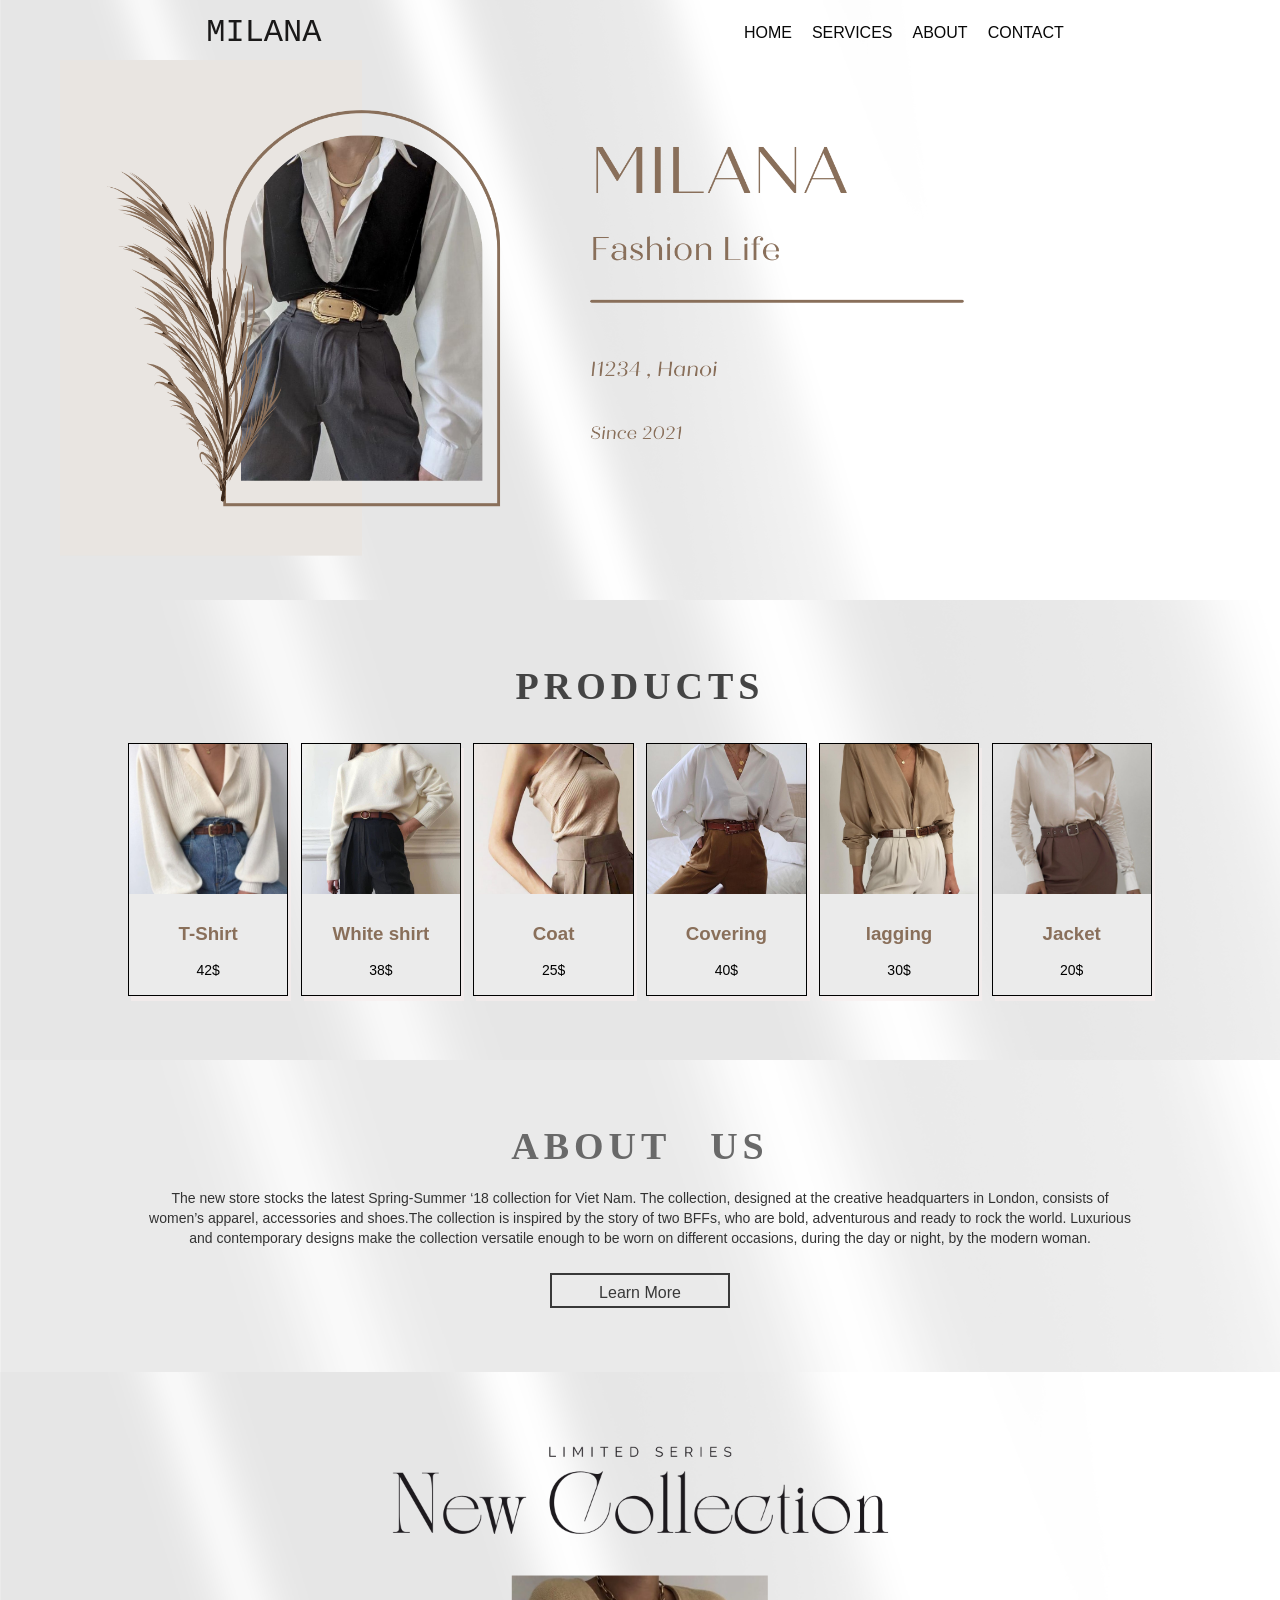
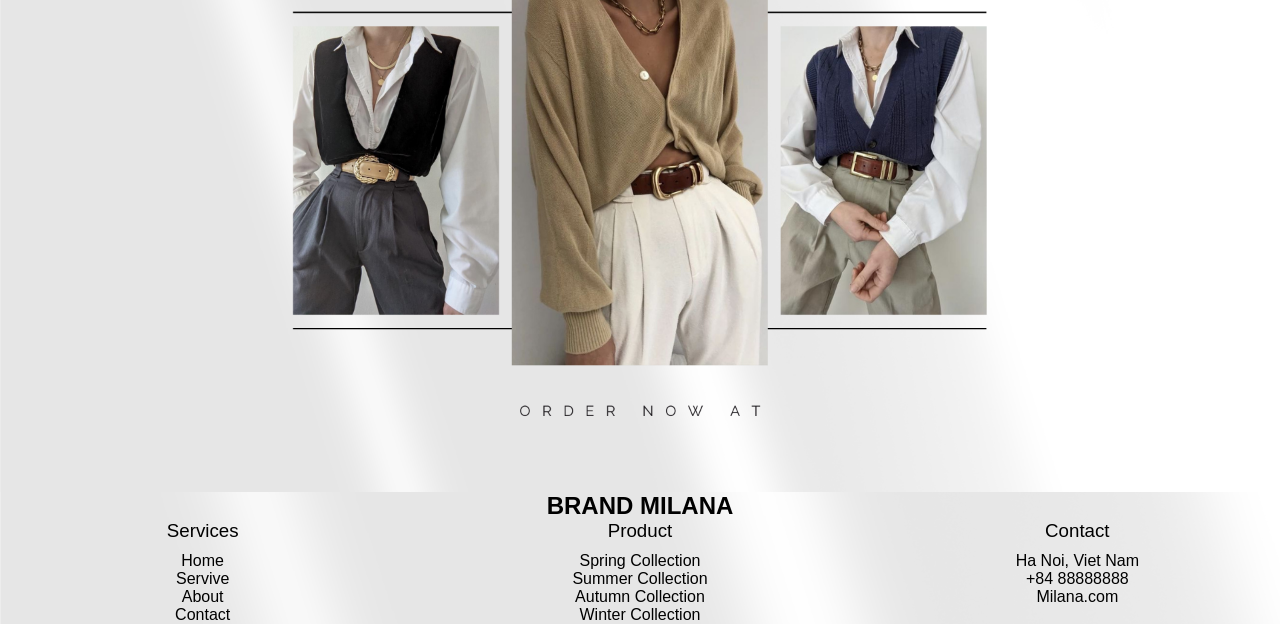
==== commit a7d08651: "commit" ====
--- a/index.html
+++ b/index.html
@@ -13,29 +13,33 @@
 <body>
 
     <div class="main_container" id="home">
+        <section class="header">
+            <div class="navbar">
+                <div class="logo">
+                    <a href="#">MILANA</a>
+                </div>
+                <div class="navbar_items">
+                    <ul>
+                        <li><a class="navbar_item_text" href="#">home</a></li>
+                        <li><a class="navbar_item_text" href="#services">services</a></li>
+                        <li><a class="navbar_item_text" href="#about">about</a></li>
+                        <li><a class="navbar_item_text" href="#contactus">contact</a></li>
+                    </ul>
+                </div>
+            </div>
+        </section>
+        <section>
+            <div class="banner_image">
+                
+                    <img src="img/Brand Guidelines Presentation (2).png" alt="">
+                
+            </div>
+        </section>
 
-        <div class="navbar">
-            <div class="logo">
-                <a class="logo-text" href="#">MILANA</a>
-            </div>
-            <div class="navbar_items">
-                <ul>
-                    <li><a class="navbar_item_text" href="#">home</a></li>
-                    <li><a class="navbar_item_text" href="#services">services</a></li>
-                    <li><a class="navbar_item_text" href="#about">about</a></li>
-                    <li><a class="navbar_item_text" href="#contactus">contact</a></li>
-                </ul>
-            </div>
-        </div>
-
-        <div class="banner_image">
-            <div class="banner_content">
-            </div>
-        </div>
 
         <div class="services" id="services">
             <h1 class="title">Products</h1>
-            
+
             <div class="diff_services">
                 <div class="diff_services_item">
                     <img class="diff_services_item-img" src="img/ОДЕЖДА ДЛЯ ФАНФИКОВ - Лук В Школу Или На Пары.jpg"
@@ -44,18 +48,21 @@
                     <p>42$</p>
                 </div>
                 <div class="diff_services_item">
-                    <img class="diff_services_item-img" src="img/Сохранённые фотографии – 1 667 фотографий on We Heart It.jpg"
-                        alt="service_image">
+                    <img class="diff_services_item-img"
+                        src="img/Сохранённые фотографии – 1 667 фотографий on We Heart It.jpg" alt="service_image">
                     <h3 class="sub_title">White shirt</h3>
                     <p>38$</p>
                 </div>
                 <div class="diff_services_item">
-                    <img class="diff_services_item-img" src="img/11 Fashion Trends for Summer 2021.png" alt="service_image">
+                    <img class="diff_services_item-img" src="img/11 Fashion Trends for Summer 2021.png"
+                        alt="service_image">
                     <h3 class="sub_title">Coat</h3>
                     <p>25$</p>
                 </div>
                 <div class="diff_services_item">
-                    <img class="diff_services_item-img" src="img/New-In Pieces I‘m Adding To Basket This Autumn - Crystal Sundays.jpg" alt="service_image">
+                    <img class="diff_services_item-img"
+                        src="img/New-In Pieces I‘m Adding To Basket This Autumn - Crystal Sundays.jpg"
+                        alt="service_image">
                     <h3 class="sub_title">Covering</h3>
                     <p>40$</p>
                 </div>
@@ -65,7 +72,8 @@
                     <p>30$</p>
                 </div>
                 <div class="diff_services_item">
-                    <img class="diff_services_item-img" src="img/LICHI - Online fashion store __ Blouses & Tops.jpg" alt="service_image">
+                    <img class="diff_services_item-img" src="img/LICHI - Online fashion store __ Blouses & Tops.jpg"
+                        alt="service_image">
                     <h3 class="sub_title">Jacket</h3>
                     <p>20$</p>
                 </div>
@@ -77,46 +85,43 @@
                 The collection, designed at the creative headquarters in London,
                 consists of women’s apparel, accessories and shoes.The collection is inspired by the story of two BFFs,
                 who are bold, adventurous and ready to rock the world.
-                Luxurious and contemporary designs make the collection versatile enough to be worn on different occasions,
+                Luxurious and contemporary designs make the collection versatile enough to be worn on different
+                occasions,
                 during the day or night, by the modern woman.
             </p>
-             <div class="btn"><a href="#">Learn More</a></div>
-         </div>
-         <div class="collec" id="collec">
-             <img src="img/Brand Guidelines Presentation (9).png" alt="">
+            <div class="btn"><a href="#">Learn More</a></div>
+        </div>
+        <div class="collec" id="collec">
+            <img src="img/Brand Guidelines Presentation (9).png" alt="">
         </div>
         <!-- Footer -->
-    <section class="footer" id="footer">
-        <div class="footer-box">
-            <h2>BRAND MILANA<span></span></h2>
-            <Milana- Your Style >
-            <div class="social">
-                <a href="#"><i class='bx bxl-facebook'></i></a>
-                <a href="#"><i class='bx bxl-twitter'></i></a>
-                <a href="#"><i class='bx bxl-instagram'></i></a>
+        <section class="footer" id="footer">
+            <div class="footer-heading">
+                <h2>BRAND MILANA</h2>
+                <Milana- Your Style>
             </div>
-        </div>
-        <div class="footer-box">
-            <h3>Services</h3>
-            <li><a href="#">Home</a></li>
-            <li><a href="#">Servive</a></li>
-            <li><a href="#">About</a></li>
-            <li><a href="#">Contact</a></li>
-        </div>
-        <div class="footer-box">
-            <h3>Product</h3>
-            <li><a href="#">Spring Collection</a></li>
-            <li><a href="#">Summer Collection</a></li>
-            <li><a href="#">Autumn Collection</a></li>
-            <li><a href="#">Winter Collection</a></li>
-        </div>
-        <div class="footer-box contact-info">
-            <h3>Contact</h3>
-            <span>Ha Noi, Viet Nam</span>
-            <span>+84 88888888</span>
-            <span>Milana.com</span>
-            
-        </div>
-    </section>
+            <div class="footer-elements">
+                <div class="footer-box">
+                    <h3>Services</h3>
+                    <li><a href="#">Home</a></li>
+                    <li><a href="#">Servive</a></li>
+                    <li><a href="#">About</a></li>
+                    <li><a href="#">Contact</a></li>
+                </div>
+                <div class="footer-box">
+                    <h3>Product</h3>
+                    <li><a href="#">Spring Collection</a></li>
+                    <li><a href="#">Summer Collection</a></li>
+                    <li><a href="#">Autumn Collection</a></li>
+                    <li><a href="#">Winter Collection</a></li>
+                </div>
+                <div class="footer-box contact-info">
+                    <h3>Contact</h3>
+                    <span>Ha Noi, Viet Nam</span>
+                    <span>+84 88888888</span>
+                    <span>Milana.com</span>
+                </div>
+            </div>
+        </section>
 </body>
 </html>
--- a/mystyle.css
+++ b/mystyle.css
@@ -13,6 +13,7 @@
   list-style: none;
   text-decoration: none;
   font-family: "Josefin Sans", sans-serif;
+  max-width: -webkit-fill-available;
 }
 
 h1.title {
@@ -38,7 +39,7 @@
   height: 35px;
   line-height: 35px;
   border: 2px solid #080808;
-  color: #080808;
+  color:#080808;
   display: block;
   margin: 25px auto 0;
   text-align: center;
@@ -66,7 +67,7 @@
 }
 
 .logo a {
-  font-family: "Courier New", Courier, monospace, cursive;
+  font-family: 'Courier New', Courier, monospace, cursive;
   font-size: 32px;
   color: #1a1919;
   animation: mymove 5s infinite;
@@ -81,7 +82,7 @@
 }
 
 .navbar_items ul li {
-  margin: 0 13px;
+  margin: 0 10px;
 }
 
 .navbar_items ul li a {
@@ -95,14 +96,9 @@
 
 /* banner_image */
 .banner_image {
-  background: url("img/Brand\ Guidelines\ Presentation\ \(2\).png") no-repeat
-    top center;
-  background-size: cover;
+  display: flex;
   width: 100%;
   height: 600px;
-  display: flex;
-  justify-content: center;
-  align-items: center;
 }
 
 .banner_content {
@@ -129,11 +125,18 @@
   text-align: center;
   padding: 5% 10%;
 }
+.about {
+  background-image: url(img/Brand\ Guidelines\ Presentation\ \(7\).png);
+  opacity: 0.8;
+}
 .about p {
   color: #000000;
   font-weight: 500;
 }
 /* Services */
+.services {
+  background-image: url(img/Brand\ Guidelines\ Presentation\ \(7\).png);
+}
 .services p {
   color: #000000;
 }
@@ -157,6 +160,7 @@
 .diff_services_item img {
   margin-bottom: 25px;
   width: 100%;
+  object-fit: cover;
 }
 .diff_services_item-img {
   width: 120px;
@@ -179,14 +183,18 @@
   justify-content: center;
 }
 .footer {
+  width: 100%;
+  text-align: center;
+  background-image: url(img/Brand\ Guidelines\ Presentation\ \(7\).png);
+  font-family:'Courier New', Courier, monospace, cursive;
+}
+.footer-elements {
   display: grid;
   grid-template-columns: repeat(auto-fit, minmax(240px, auto));
   gap: 2rem;
-  width: 100%;
-  text-align: center;
 }
 .footer-box h2 {
-  font-family: "Courier New", Courier, monospace;
+  font-family: 'Courier New', Courier, monospace;
   font-size: 1.2rem;
   font-weight: 600;
   margin-bottom: 10px;
@@ -231,3 +239,6 @@
   padding: 20px;
   text-align: center;
 }
+.footer-heading{
+  font-family:'Courier New', Courier, monospace, cursive;
+}
--- a/responsive.css
+++ b/responsive.css
@@ -1,11 +1,5 @@
-
-@media screen and (max-width: 1068px) {
-	.collec img{
-		width: 100%;
-	}
-}
 /* Making Responsive */
-@media screen and (max-width: 991px) {
+@media (max-width: 991px) {
 	header {
 	  padding: 18px 4%;
 	}
@@ -13,7 +7,7 @@
 	  padding: 50px 4%;
 	}
   }
-  @media screen and (max-width: 881px) {
+  @media (max-width: 881px) {
 	.home-text h1 {
 	  font-size: 2rem;
 	}
@@ -22,12 +16,12 @@
 	  grid-template-columns: repeat(auto-fit, minmax(218px, auto));
 	}
   }
-  @media screen and (max-width: 768px) {
+  @media (max-width: 768px) {
 	header {
 	  padding: 11px 4%;
 	}
-	.collec img {
-	  max-width: 768px;
+	#menu-icon {
+	  display: initial;
 	}
 	header .navbar {
 	  position: absolute;
@@ -39,33 +33,11 @@
 	  background: #fff;
 	  box-shadow: 0 4px 4px rgb(0 0 0 /10%);
 	  transition: 0.2s ease;
-	  text-align: justify;
-	}
-	.navbar {
-	  display: flex;
+	  text-align: center;
 	}
 	.navbar a {
-	  padding: rem;
-	}
-	h1.title {
-	  font-size: 18px;
-	}
-	.logo a {
-	  font-size: 20px;
-	}
-	.navbar_items ul {
-	  /* margin-top: 17px; */
-	  text-align: justify;
-	  display: flex;
-	  justify-content: center;
-	}
-  
-	.navbar_items ul li {
-	  margin-bottom: 5px;
-	  text-align: justify;
-	}
-	.navbar_items li {
-	  font-size: 13px;
+	  padding: 1.5rem;
+	  display: block;
 	}
 	.navbar.active {
 	  top: 100%;
@@ -73,9 +45,6 @@
 	.navbar a:hover {
 	  color: #fff;
 	  background: var(--main-color);
-	}
-	.navbar_items {
-	  width: 100%;
 	}
 	.about {
 	  grid-template-columns: 1fr;
@@ -85,29 +54,58 @@
 	  padding-top: 1rem;
 	  order: 2;
 	}
-	.banner_content {
-	  margin-top: 110px;
-	}
-	.diff_services {
-	  display: flex;
-	  flex-direction: column;
-	  align-items: center;
-	}
-	.diff_services_item {
-	  margin: 15px 15px;
-	  width: 100%;
-	}
-	.diff_services_item-img {
-	  object-fit: contain;
+	.banner-image{
+		
 	}
   }
-  @media screen and (max-width: 491px) {
+  
+@media (max-width: 720px){
+    
+	.navbar{
+		height: auto;
+		flex-direction: column;
+        width: 100%;
+	}
+
+	.logo{
+		margin-bottom: 25px;
+	}
+
+	.navbar_items ul{
+		flex-direction: column;
+		text-align: center;
+	}
+
+	.navbar_items ul li{
+		margin-bottom:5px;
+	}
+
+	.banner_content{
+		margin-top: 35px;
+	}
+    .diff_services{
+        display: flex;
+        flex-direction: column;
+		align-items: center;
+
+    }
+    .diff_services_item{
+        margin: 15px 15px;
+        width: 100%;
+		height: 400px;
+    }
+	.diff_services_item-img {
+		height: 70%;
+	}
+	.collec {
+        max-width: 100%;
+		height: auto;
+	}
+	
+}
+@media (max-width: 491px) {
 	.home-text h1 {
 	  font-size: 1.7rem;
-	}
-	.banner_image {
-	  max-width: 100%;
-	  height: 200px;
 	}
 	.shop-container,
 	.new-container {
@@ -122,8 +120,79 @@
 	.about-text h2 {
 	  font-size: 1.2rem;
 	}
-	.main_container {
-	  width: 104%;
+  }
+  /* Making Responsive */
+@media (max-width: 991px) {
+	header {
+	  padding: 18px 4%;
+	}
+	section {
+	  padding: 50px 4%;
 	}
   }
-  +  @media (max-width: 881px) {
+	.home-text h1 {
+	  font-size: 2rem;
+	}
+	.shop-container,
+	.new-container {
+	  grid-template-columns: repeat(auto-fit, minmax(218px, auto));
+	}
+  }
+  @media (max-width: 768px) {
+	header {
+	  padding: 11px 4%;
+	}
+	#menu-icon {
+	  display: initial;
+	}
+	header .navbar {
+	  position: absolute;
+	  top: -500px;
+	  left: 0;
+	  right: 0;
+	  display: flex;
+	  flex-direction: column;
+	  background: #fff;
+	  box-shadow: 0 4px 4px rgb(0 0 0 /10%);
+	  transition: 0.2s ease;
+	  text-align: center;
+	}
+	.navbar a {
+	  padding: 1.5rem;
+	  display: block;
+	}
+	.navbar.active {
+	  top: 100%;
+	}
+	.navbar a:hover {
+	  color: #fff;
+	  background: var(--main-color);
+	}
+	.about {
+	  grid-template-columns: 1fr;
+	  text-align: center;
+	}
+	.about-img {
+	  padding-top: 1rem;
+	  order: 2;
+	}
+  }
+  @media (max-width: 491px) {
+	.home-text h1 {
+	  font-size: 1.7rem;
+	}
+	.shop-container,
+	.new-container {
+	  grid-template-columns: repeat(auto-fit, minmax(200px, auto));
+	}
+	.box .box-img {
+	  height: 300px;
+	}
+	.news-box input {
+	  width: 180px;
+	}
+	.about-text h2 {
+	  font-size: 1.2rem;
+	}
+  }
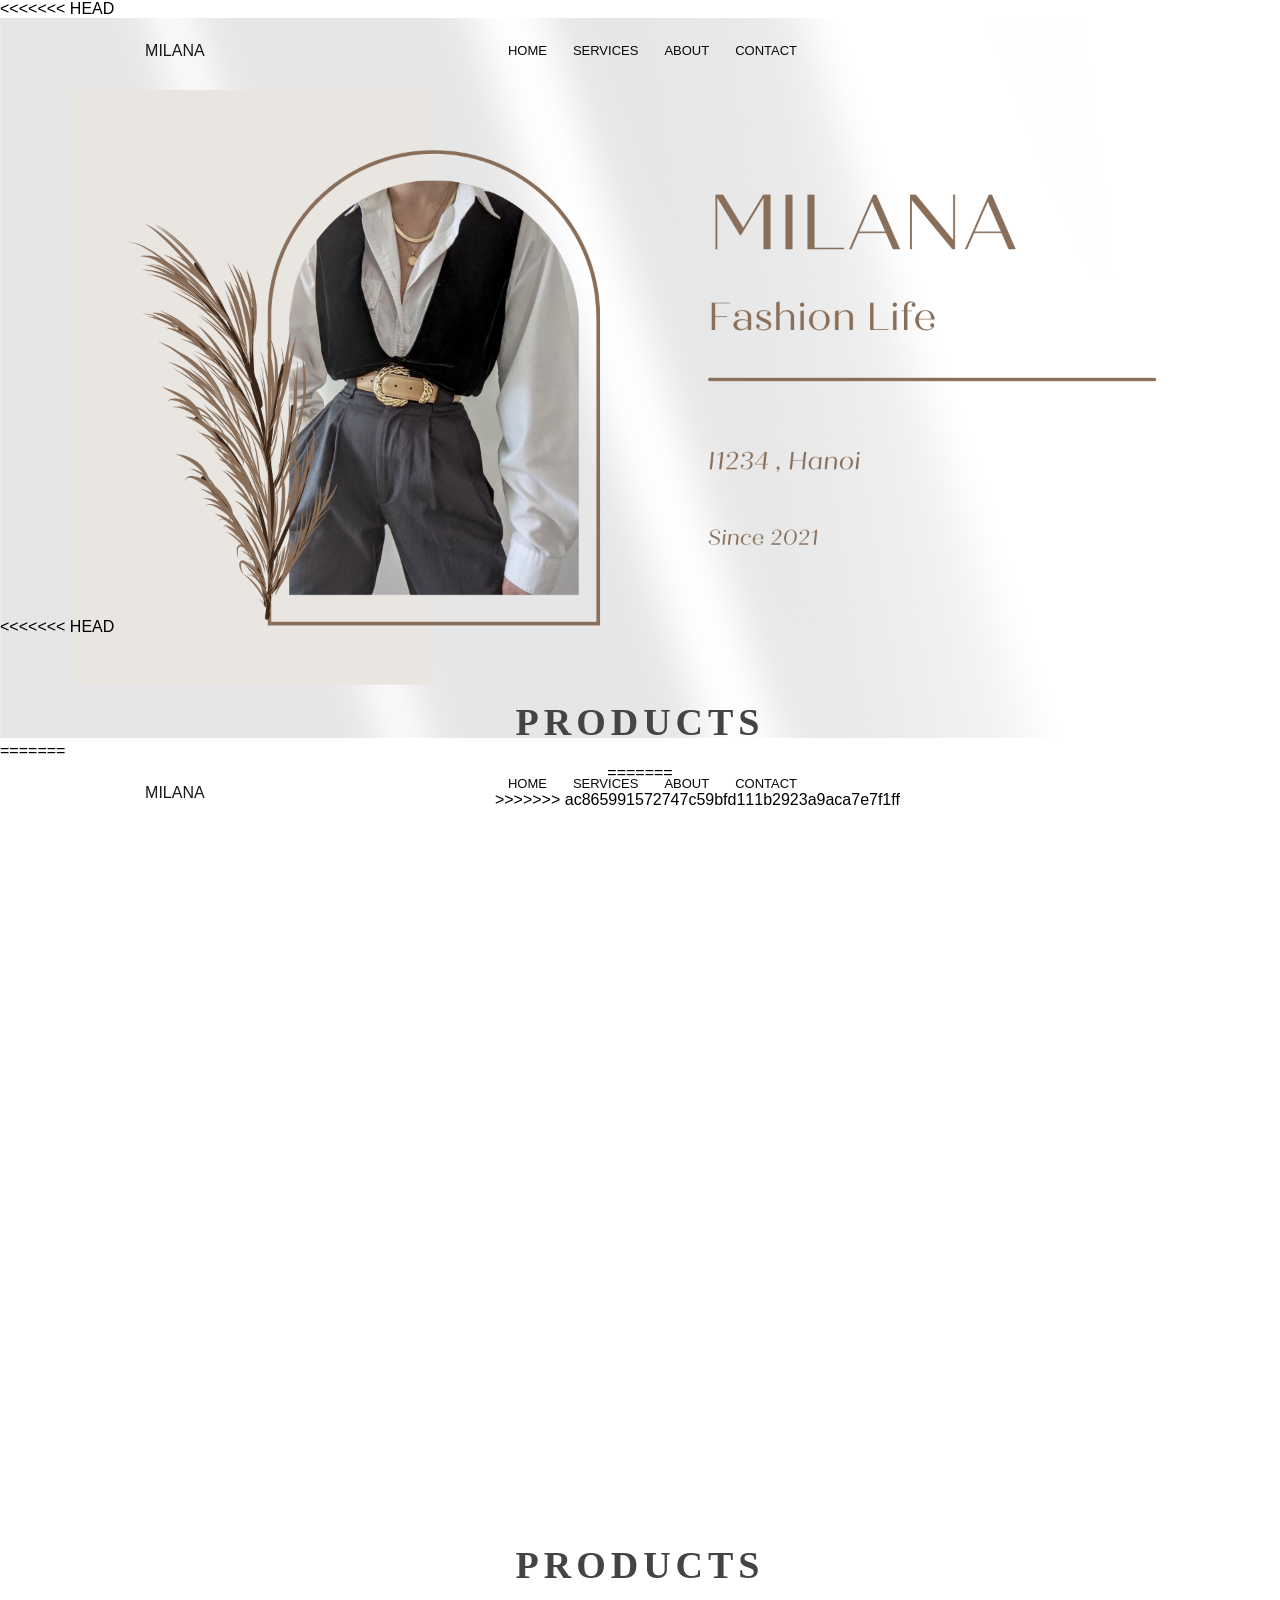
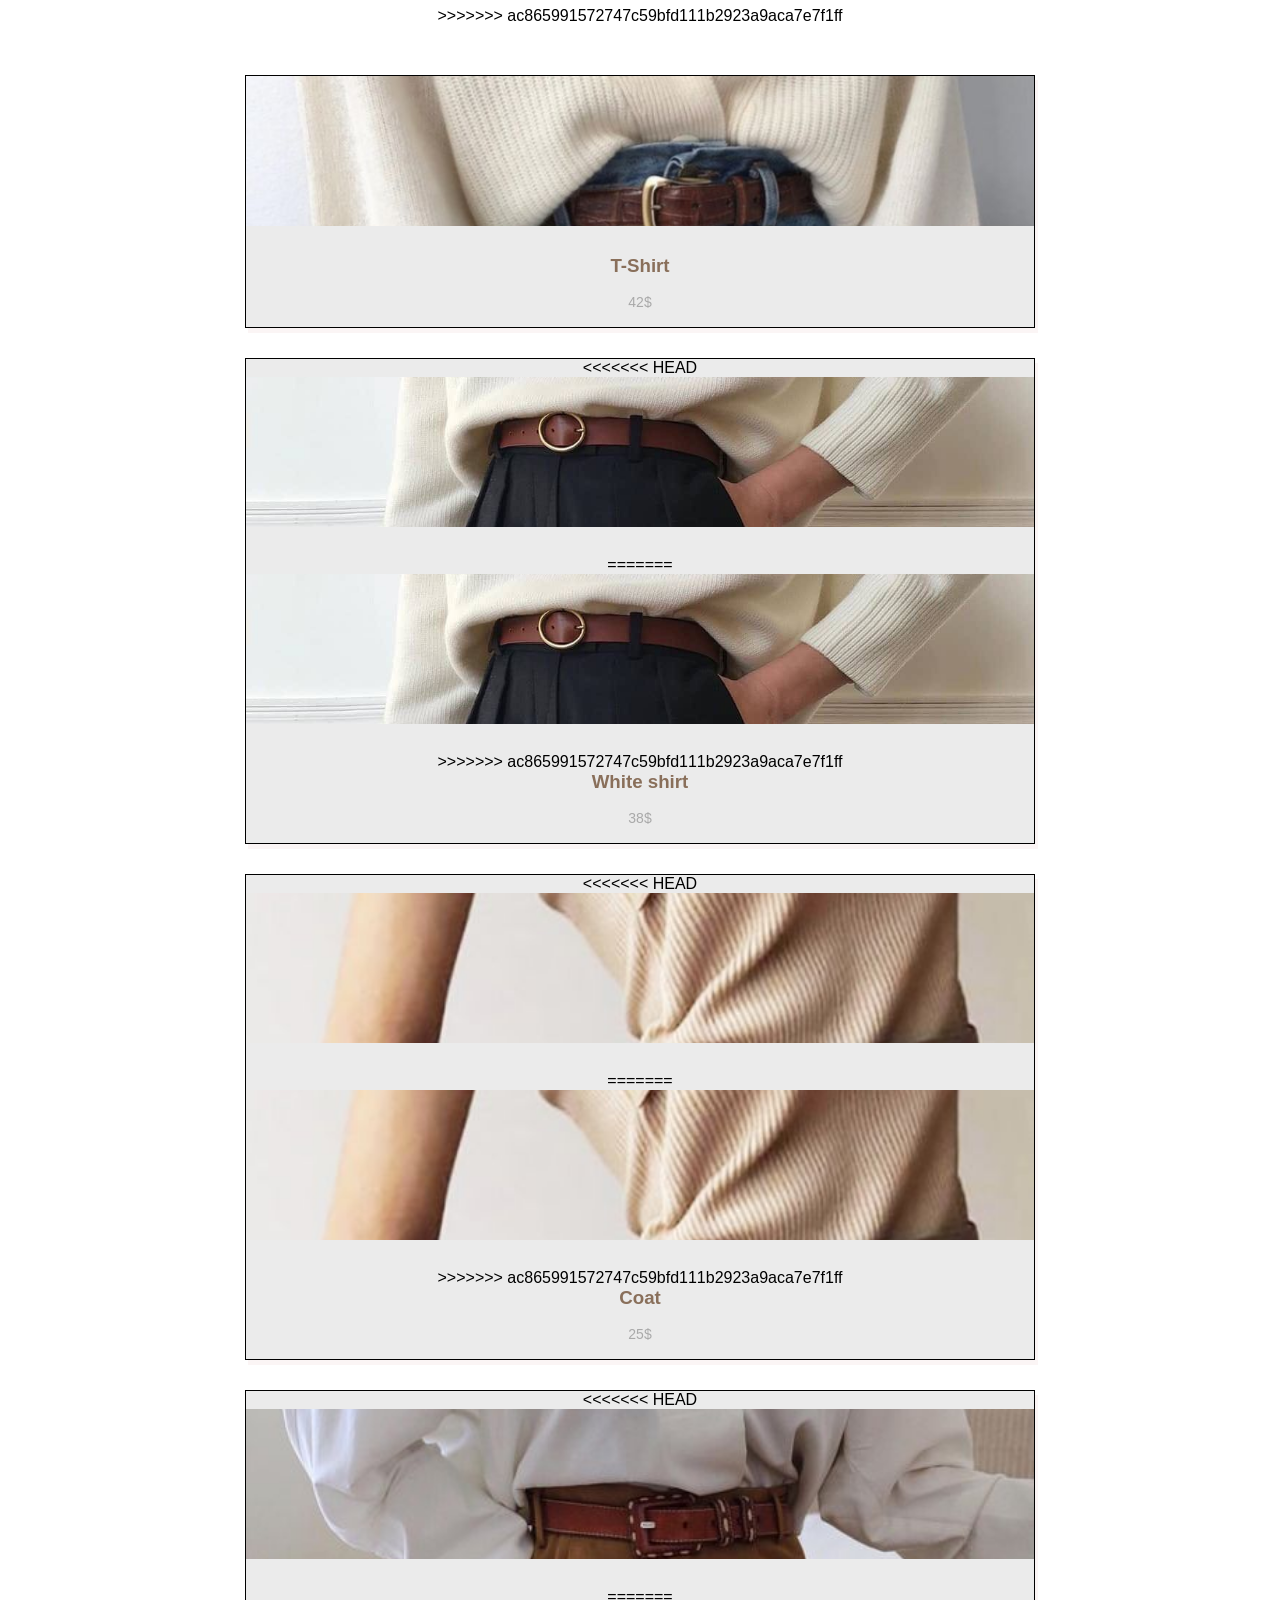
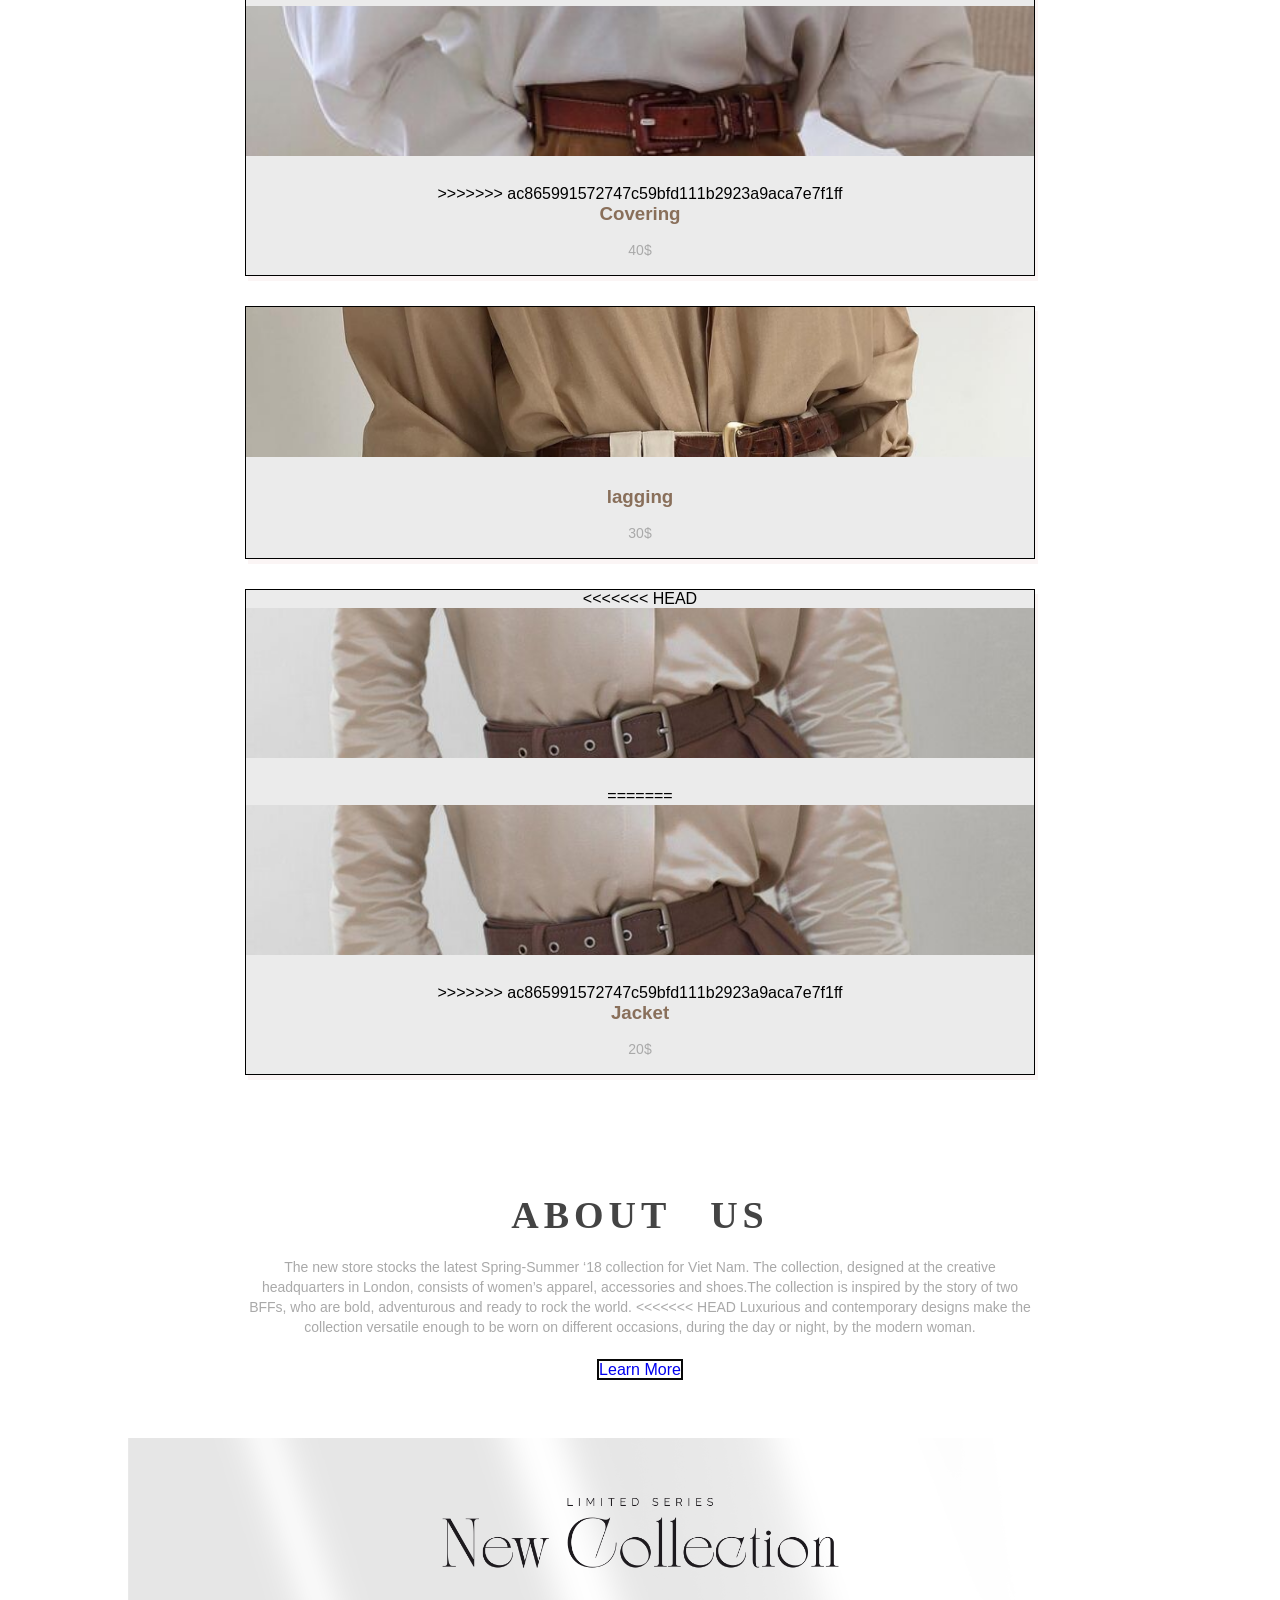
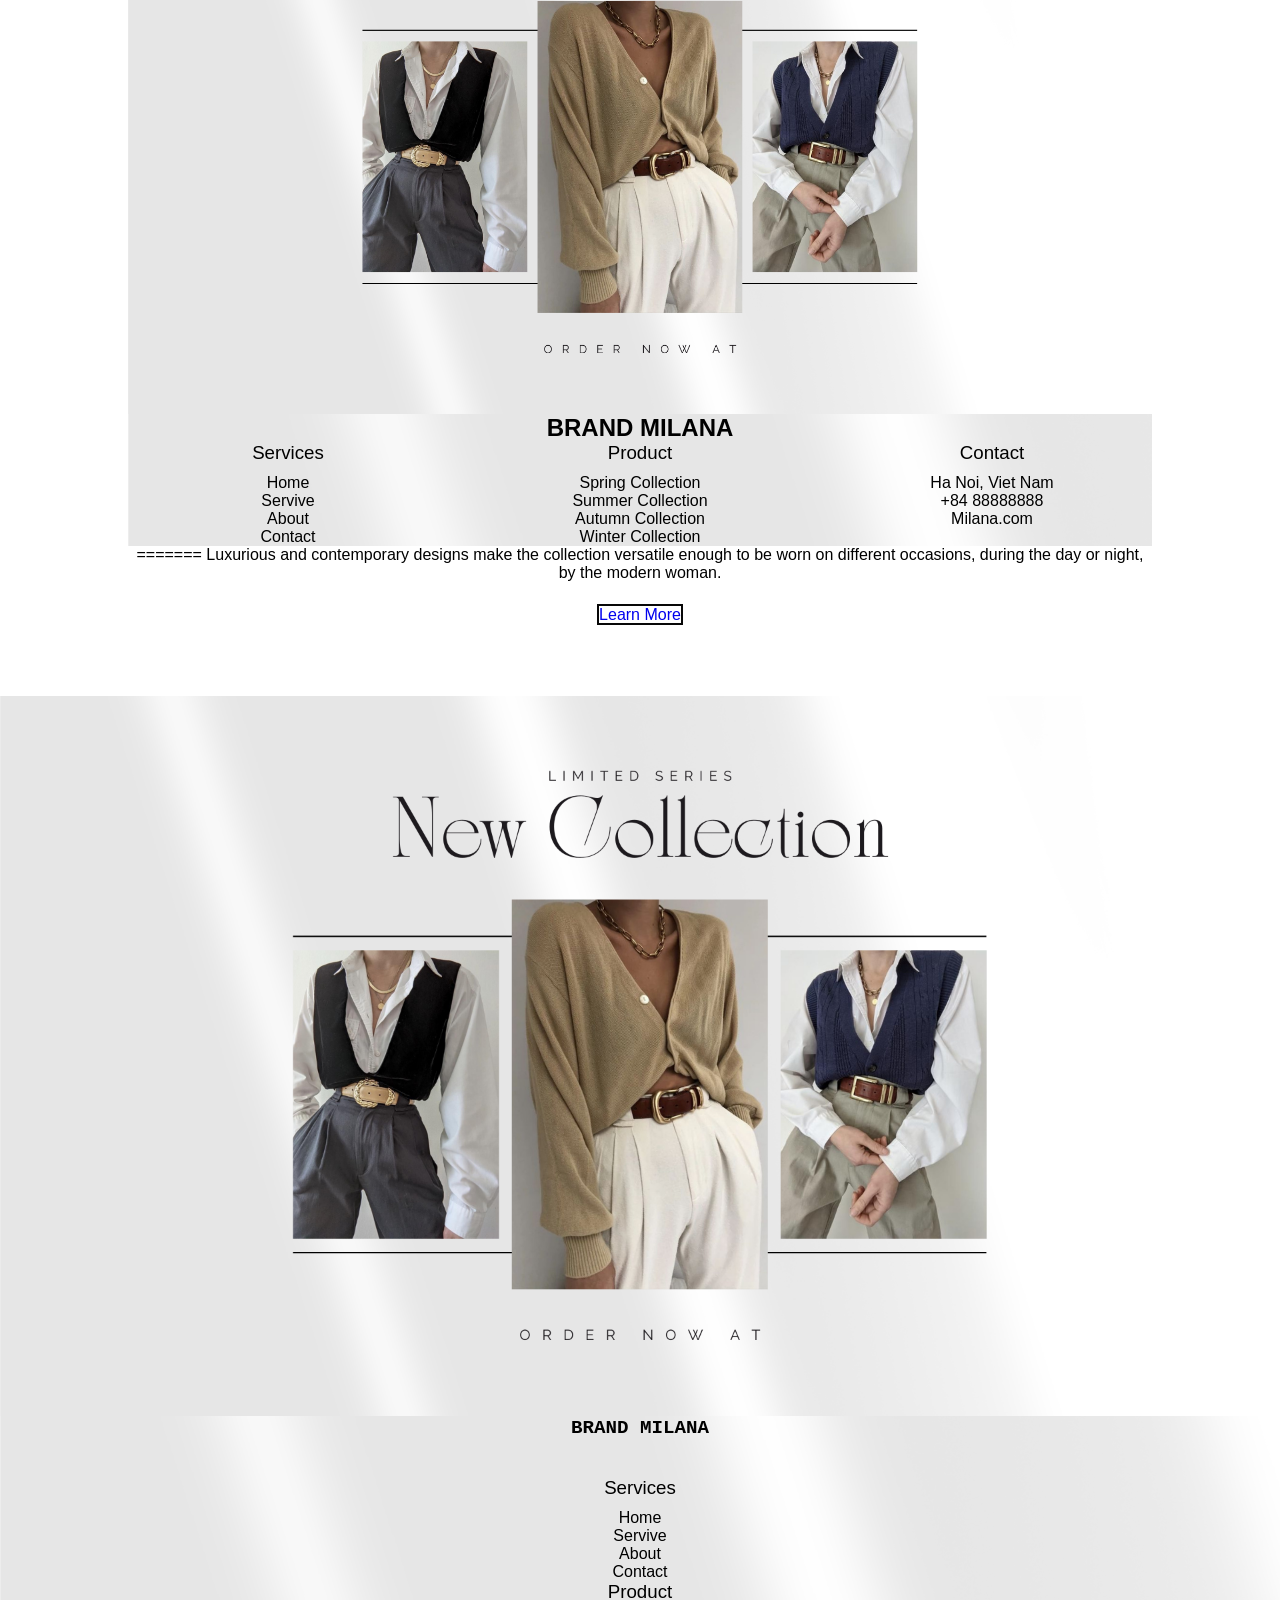
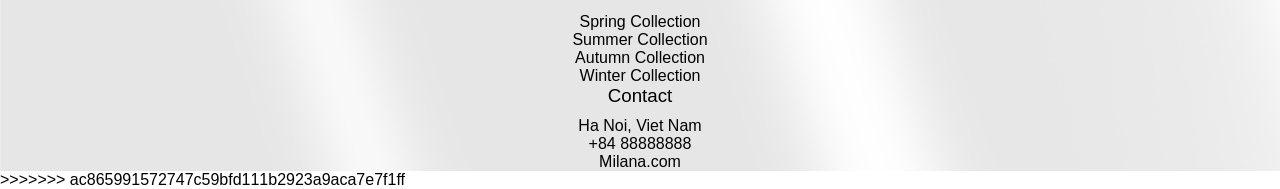
==== commit eff20f07: "Merge branch 'master' of https://github.com/KhanhNQ292/Clothes-Store" ====
--- a/index.html
+++ b/index.html
@@ -13,6 +13,7 @@
 <body>
 
     <div class="main_container" id="home">
+<<<<<<< HEAD
         <section class="header">
             <div class="navbar">
                 <div class="logo">
@@ -33,13 +34,38 @@
                 
                     <img src="img/Brand Guidelines Presentation (2).png" alt="">
                 
+=======
+
+        <div class="navbar">
+            <div class="logo">
+                <a class="logo-text" href="#">MILANA</a>
+            </div>
+            <div class="navbar_items">
+                <ul>
+                    <li><a class="navbar_item_text" href="#">home</a></li>
+                    <li><a class="navbar_item_text" href="#services">services</a></li>
+                    <li><a class="navbar_item_text" href="#about">about</a></li>
+                    <li><a class="navbar_item_text" href="#contactus">contact</a></li>
+                </ul>
+>>>>>>> ac865991572747c59bfd111b2923a9aca7e7f1ff
             </div>
         </section>
 
+<<<<<<< HEAD
 
         <div class="services" id="services">
             <h1 class="title">Products</h1>
 
+=======
+        <div class="banner_image">
+            <div class="banner_content">
+            </div>
+        </div>
+
+        <div class="services" id="services">
+            <h1 class="title">Products</h1>
+            
+>>>>>>> ac865991572747c59bfd111b2923a9aca7e7f1ff
             <div class="diff_services">
                 <div class="diff_services_item">
                     <img class="diff_services_item-img" src="img/ОДЕЖДА ДЛЯ ФАНФИКОВ - Лук В Школу Или На Пары.jpg"
@@ -48,21 +74,34 @@
                     <p>42$</p>
                 </div>
                 <div class="diff_services_item">
+<<<<<<< HEAD
                     <img class="diff_services_item-img"
                         src="img/Сохранённые фотографии – 1 667 фотографий on We Heart It.jpg" alt="service_image">
+=======
+                    <img class="diff_services_item-img" src="img/Сохранённые фотографии – 1 667 фотографий on We Heart It.jpg"
+                        alt="service_image">
+>>>>>>> ac865991572747c59bfd111b2923a9aca7e7f1ff
                     <h3 class="sub_title">White shirt</h3>
                     <p>38$</p>
                 </div>
                 <div class="diff_services_item">
+<<<<<<< HEAD
                     <img class="diff_services_item-img" src="img/11 Fashion Trends for Summer 2021.png"
                         alt="service_image">
+=======
+                    <img class="diff_services_item-img" src="img/11 Fashion Trends for Summer 2021.png" alt="service_image">
+>>>>>>> ac865991572747c59bfd111b2923a9aca7e7f1ff
                     <h3 class="sub_title">Coat</h3>
                     <p>25$</p>
                 </div>
                 <div class="diff_services_item">
+<<<<<<< HEAD
                     <img class="diff_services_item-img"
                         src="img/New-In Pieces I‘m Adding To Basket This Autumn - Crystal Sundays.jpg"
                         alt="service_image">
+=======
+                    <img class="diff_services_item-img" src="img/New-In Pieces I‘m Adding To Basket This Autumn - Crystal Sundays.jpg" alt="service_image">
+>>>>>>> ac865991572747c59bfd111b2923a9aca7e7f1ff
                     <h3 class="sub_title">Covering</h3>
                     <p>40$</p>
                 </div>
@@ -72,8 +111,12 @@
                     <p>30$</p>
                 </div>
                 <div class="diff_services_item">
+<<<<<<< HEAD
                     <img class="diff_services_item-img" src="img/LICHI - Online fashion store __ Blouses & Tops.jpg"
                         alt="service_image">
+=======
+                    <img class="diff_services_item-img" src="img/LICHI - Online fashion store __ Blouses & Tops.jpg" alt="service_image">
+>>>>>>> ac865991572747c59bfd111b2923a9aca7e7f1ff
                     <h3 class="sub_title">Jacket</h3>
                     <p>20$</p>
                 </div>
@@ -85,6 +128,7 @@
                 The collection, designed at the creative headquarters in London,
                 consists of women’s apparel, accessories and shoes.The collection is inspired by the story of two BFFs,
                 who are bold, adventurous and ready to rock the world.
+<<<<<<< HEAD
                 Luxurious and contemporary designs make the collection versatile enough to be worn on different
                 occasions,
                 during the day or night, by the modern woman.
@@ -123,5 +167,48 @@
                 </div>
             </div>
         </section>
+=======
+                Luxurious and contemporary designs make the collection versatile enough to be worn on different occasions,
+                during the day or night, by the modern woman.
+            </p>
+             <div class="btn"><a href="#">Learn More</a></div>
+         </div>
+         <div class="collec" id="collec">
+             <img src="img/Brand Guidelines Presentation (9).png" alt="">
+        </div>
+        <!-- Footer -->
+    <section class="footer" id="footer">
+        <div class="footer-box">
+            <h2>BRAND MILANA<span></span></h2>
+            <Milana- Your Style >
+            <div class="social">
+                <a href="#"><i class='bx bxl-facebook'></i></a>
+                <a href="#"><i class='bx bxl-twitter'></i></a>
+                <a href="#"><i class='bx bxl-instagram'></i></a>
+            </div>
+        </div>
+        <div class="footer-box">
+            <h3>Services</h3>
+            <li><a href="#">Home</a></li>
+            <li><a href="#">Servive</a></li>
+            <li><a href="#">About</a></li>
+            <li><a href="#">Contact</a></li>
+        </div>
+        <div class="footer-box">
+            <h3>Product</h3>
+            <li><a href="#">Spring Collection</a></li>
+            <li><a href="#">Summer Collection</a></li>
+            <li><a href="#">Autumn Collection</a></li>
+            <li><a href="#">Winter Collection</a></li>
+        </div>
+        <div class="footer-box contact-info">
+            <h3>Contact</h3>
+            <span>Ha Noi, Viet Nam</span>
+            <span>+84 88888888</span>
+            <span>Milana.com</span>
+            
+        </div>
+    </section>
+>>>>>>> ac865991572747c59bfd111b2923a9aca7e7f1ff
 </body>
 </html>
--- a/mystyle.css
+++ b/mystyle.css
@@ -39,7 +39,11 @@
   height: 35px;
   line-height: 35px;
   border: 2px solid #080808;
+<<<<<<< HEAD
   color:#080808;
+=======
+  color: #080808;
+>>>>>>> ac865991572747c59bfd111b2923a9aca7e7f1ff
   display: block;
   margin: 25px auto 0;
   text-align: center;
@@ -67,7 +71,11 @@
 }
 
 .logo a {
+<<<<<<< HEAD
   font-family: 'Courier New', Courier, monospace, cursive;
+=======
+  font-family: "Courier New", Courier, monospace, cursive;
+>>>>>>> ac865991572747c59bfd111b2923a9aca7e7f1ff
   font-size: 32px;
   color: #1a1919;
   animation: mymove 5s infinite;
@@ -82,7 +90,7 @@
 }
 
 .navbar_items ul li {
-  margin: 0 10px;
+  margin: 0 13px;
 }
 
 .navbar_items ul li a {
@@ -96,7 +104,13 @@
 
 /* banner_image */
 .banner_image {
-  display: flex;
+<<<<<<< HEAD
+  display: flex;
+=======
+  background: url("img/Brand\ Guidelines\ Presentation\ \(2\).png") no-repeat
+    top center;
+  background-size: cover;
+>>>>>>> ac865991572747c59bfd111b2923a9aca7e7f1ff
   width: 100%;
   height: 600px;
 }
@@ -125,18 +139,24 @@
   text-align: center;
   padding: 5% 10%;
 }
+<<<<<<< HEAD
 .about {
   background-image: url(img/Brand\ Guidelines\ Presentation\ \(7\).png);
   opacity: 0.8;
 }
+=======
+>>>>>>> ac865991572747c59bfd111b2923a9aca7e7f1ff
 .about p {
   color: #000000;
   font-weight: 500;
 }
 /* Services */
+<<<<<<< HEAD
 .services {
   background-image: url(img/Brand\ Guidelines\ Presentation\ \(7\).png);
 }
+=======
+>>>>>>> ac865991572747c59bfd111b2923a9aca7e7f1ff
 .services p {
   color: #000000;
 }
@@ -183,6 +203,7 @@
   justify-content: center;
 }
 .footer {
+<<<<<<< HEAD
   width: 100%;
   text-align: center;
   background-image: url(img/Brand\ Guidelines\ Presentation\ \(7\).png);
@@ -206,6 +227,27 @@
   font-size: 00.938rem;
   margin-bottom: 10px;
 }
+=======
+  display: grid;
+  grid-template-columns: repeat(auto-fit, minmax(240px, auto));
+  gap: 2rem;
+  width: 100%;
+  text-align: center;
+}
+.footer-box h2 {
+  font-family: "Courier New", Courier, monospace;
+  font-size: 1.2rem;
+  font-weight: 600;
+  margin-bottom: 10px;
+}
+.footer-box span {
+  color: var(--main-color);
+}
+.footer-box p {
+  font-size: 00.938rem;
+  margin-bottom: 10px;
+}
+>>>>>>> ac865991572747c59bfd111b2923a9aca7e7f1ff
 .social {
   display: flex;
   align-items: center;
--- a/responsive.css
+++ b/responsive.css
@@ -1,3 +1,4 @@
+<<<<<<< HEAD
 /* Making Responsive */
 @media (max-width: 991px) {
 	header {
@@ -70,24 +71,67 @@
 	.logo{
 		margin-bottom: 25px;
 	}
+=======
+@media screen and (max-width: 1068px) {
+  .collec img {
+    width: 100%;
+  }
+  header {
+    padding: 18px 4%;
+  }
+  section {
+    padding: 50px 4%;
+  }
+  .logo{
+	  margin-left: 10px;
+  }
+}
+/* Making Responsive */
+>>>>>>> ac865991572747c59bfd111b2923a9aca7e7f1ff
 
-	.navbar_items ul{
-		flex-direction: column;
-		text-align: center;
-	}
 
-	.navbar_items ul li{
-		margin-bottom:5px;
-	}
+@media screen and (max-width: 768px) {
+  header {
+    padding: 11px 4%;
+  }
+  .collec img {
+    max-width: 768px;
+  }
+  header .navbar {
+    position: absolute;
+    top: -500px;
+    left: 0;
+    right: 0;
+    display: flex;
+    flex-direction: column;
+    background: #fff;
+    box-shadow: 0 4px 4px rgb(0 0 0 /10%);
+    transition: 0.2s ease;
+    text-align: justify;
+  }
+  .navbar {
+    display: flex;
+  }
+  .navbar a {
+    
+  }
+  h1.title {
+    font-size: 18px;
+  }
+  .logo {
+    width: 20%;
+  }
+  .logo a {
+    font-size: 33px;
+  }
+  .navbar_items ul {
+    /* margin-top: 17px; */
+    text-align: justify;
+    display: flex;
+    justify-content: center;
+  }
 
-	.banner_content{
-		margin-top: 35px;
-	}
-    .diff_services{
-        display: flex;
-        flex-direction: column;
-		align-items: center;
-
+<<<<<<< HEAD
     }
     .diff_services_item{
         margin: 15px 15px;
@@ -195,4 +239,84 @@
 	.about-text h2 {
 	  font-size: 1.2rem;
 	}
-  }+  }
+=======
+  .navbar_items ul li {
+    margin-bottom: 5px;
+    text-align: justify;
+  }
+  .navbar_items li {
+    font-size: 13px;
+  }
+  .navbar.active {
+    top: 100%;
+  }
+  .navbar a:hover {
+    color: #fff;
+    background: var(--main-color);
+  }
+  .navbar_items {
+    width: 50%;
+  }
+  .about {
+    grid-template-columns: 1fr;
+    text-align: center;
+  }
+  .about-img {
+    padding-top: 1rem;
+    order: 2;
+  }
+  .banner_content {
+    margin-top: 110px;
+  }
+  .diff_services {
+    display: flex;
+    flex-direction: column;
+    align-items: center;
+  }
+  .diff_services_item {
+    margin: 15px 15px;
+    width: 100%;
+  }
+  .diff_services_item-img {
+    object-fit: contain;
+  }
+}
+@media screen and (max-width: 491px) {
+  .navbar {
+	  display: inline-block;
+	  text-align: center;
+	  align-items: center;
+	  margin-bottom: 10px;
+  }
+  .logo{
+	  width: 100%;
+  }
+  .navbar_items{
+	  width: 100%;
+  }
+  .home-text h1 {
+    font-size: 1.7rem;
+  }
+  .banner_image {
+    max-width: 100%;
+    height: 300px;
+  }
+  .shop-container,
+  .new-container {
+    grid-template-columns: repeat(auto-fit, minmax(200px, auto));
+  }
+  .box .box-img {
+    height: 300px;
+  }
+  .news-box input {
+    width: 180px;
+  }
+  .about-text h2 {
+    font-size: 1.2rem;
+  }
+  .main_container {
+    width: 104%;
+  }
+}
+>>>>>>> ac865991572747c59bfd111b2923a9aca7e7f1ff
